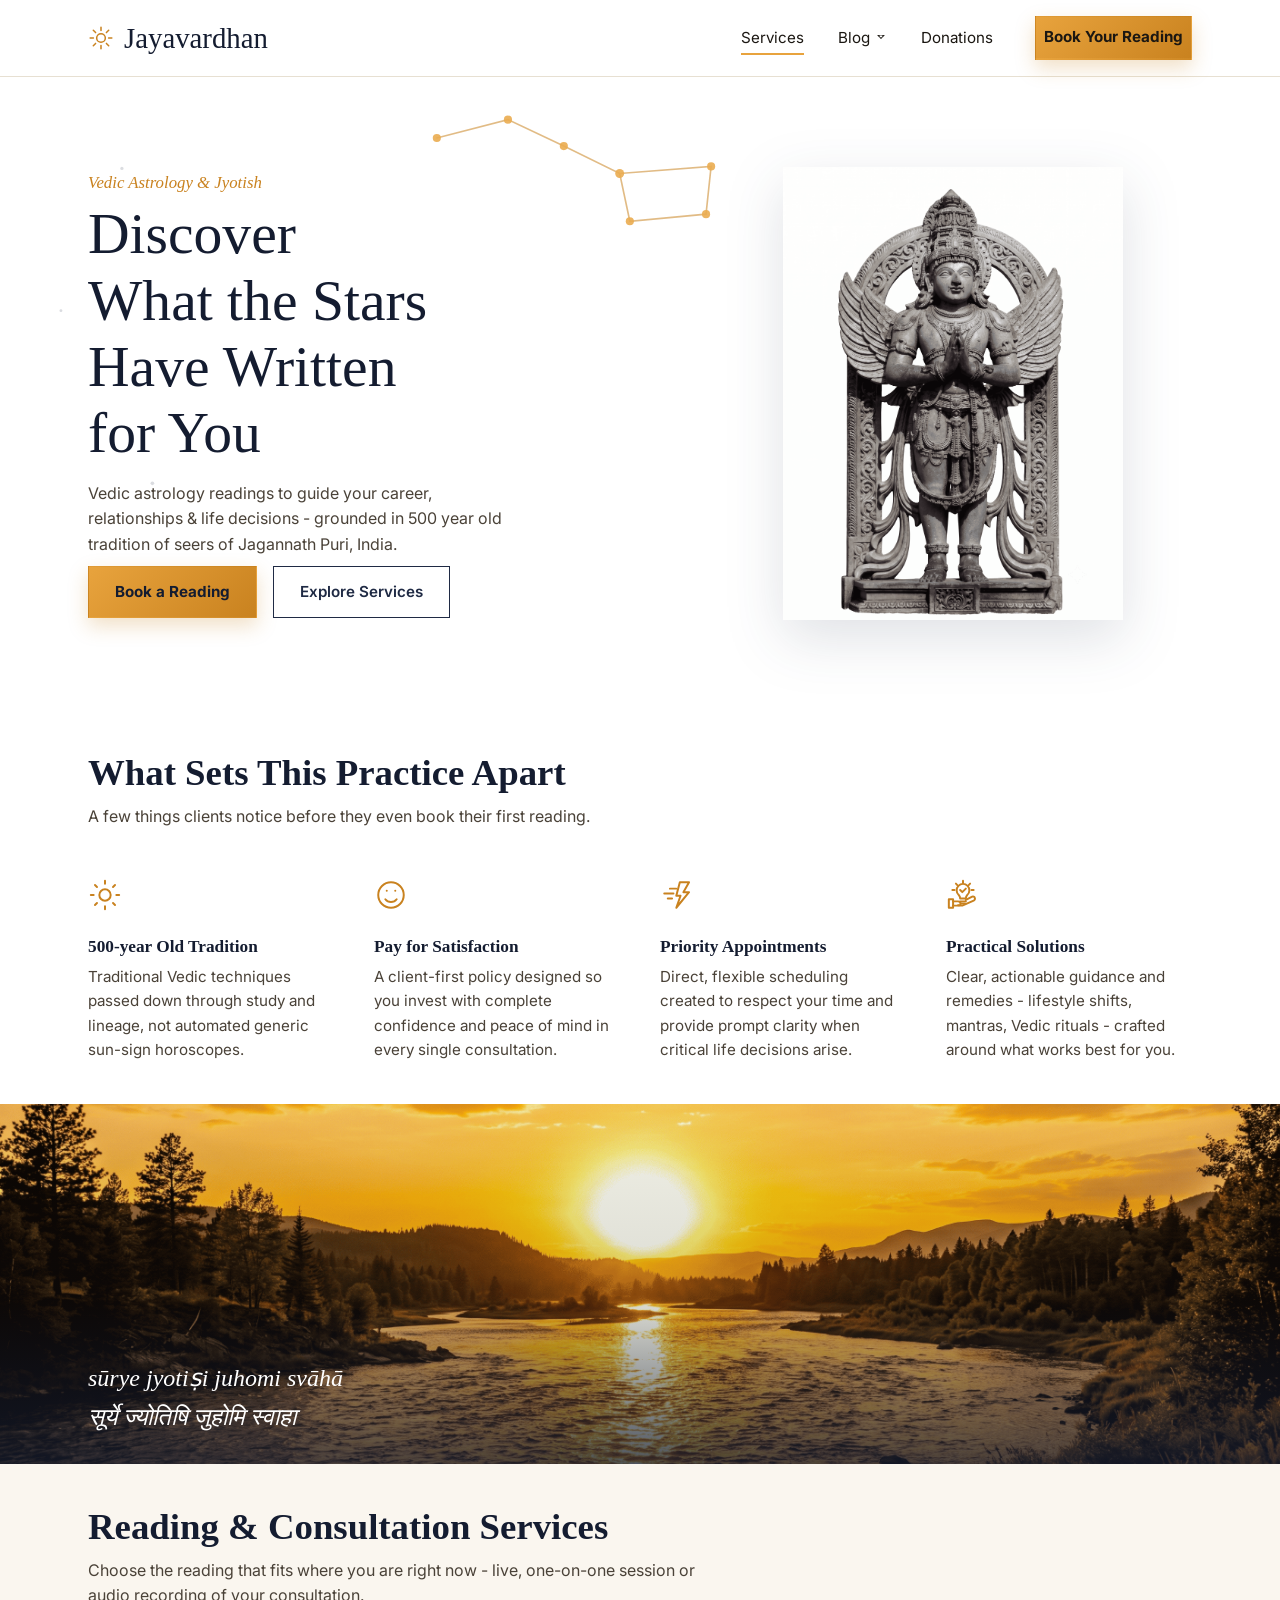
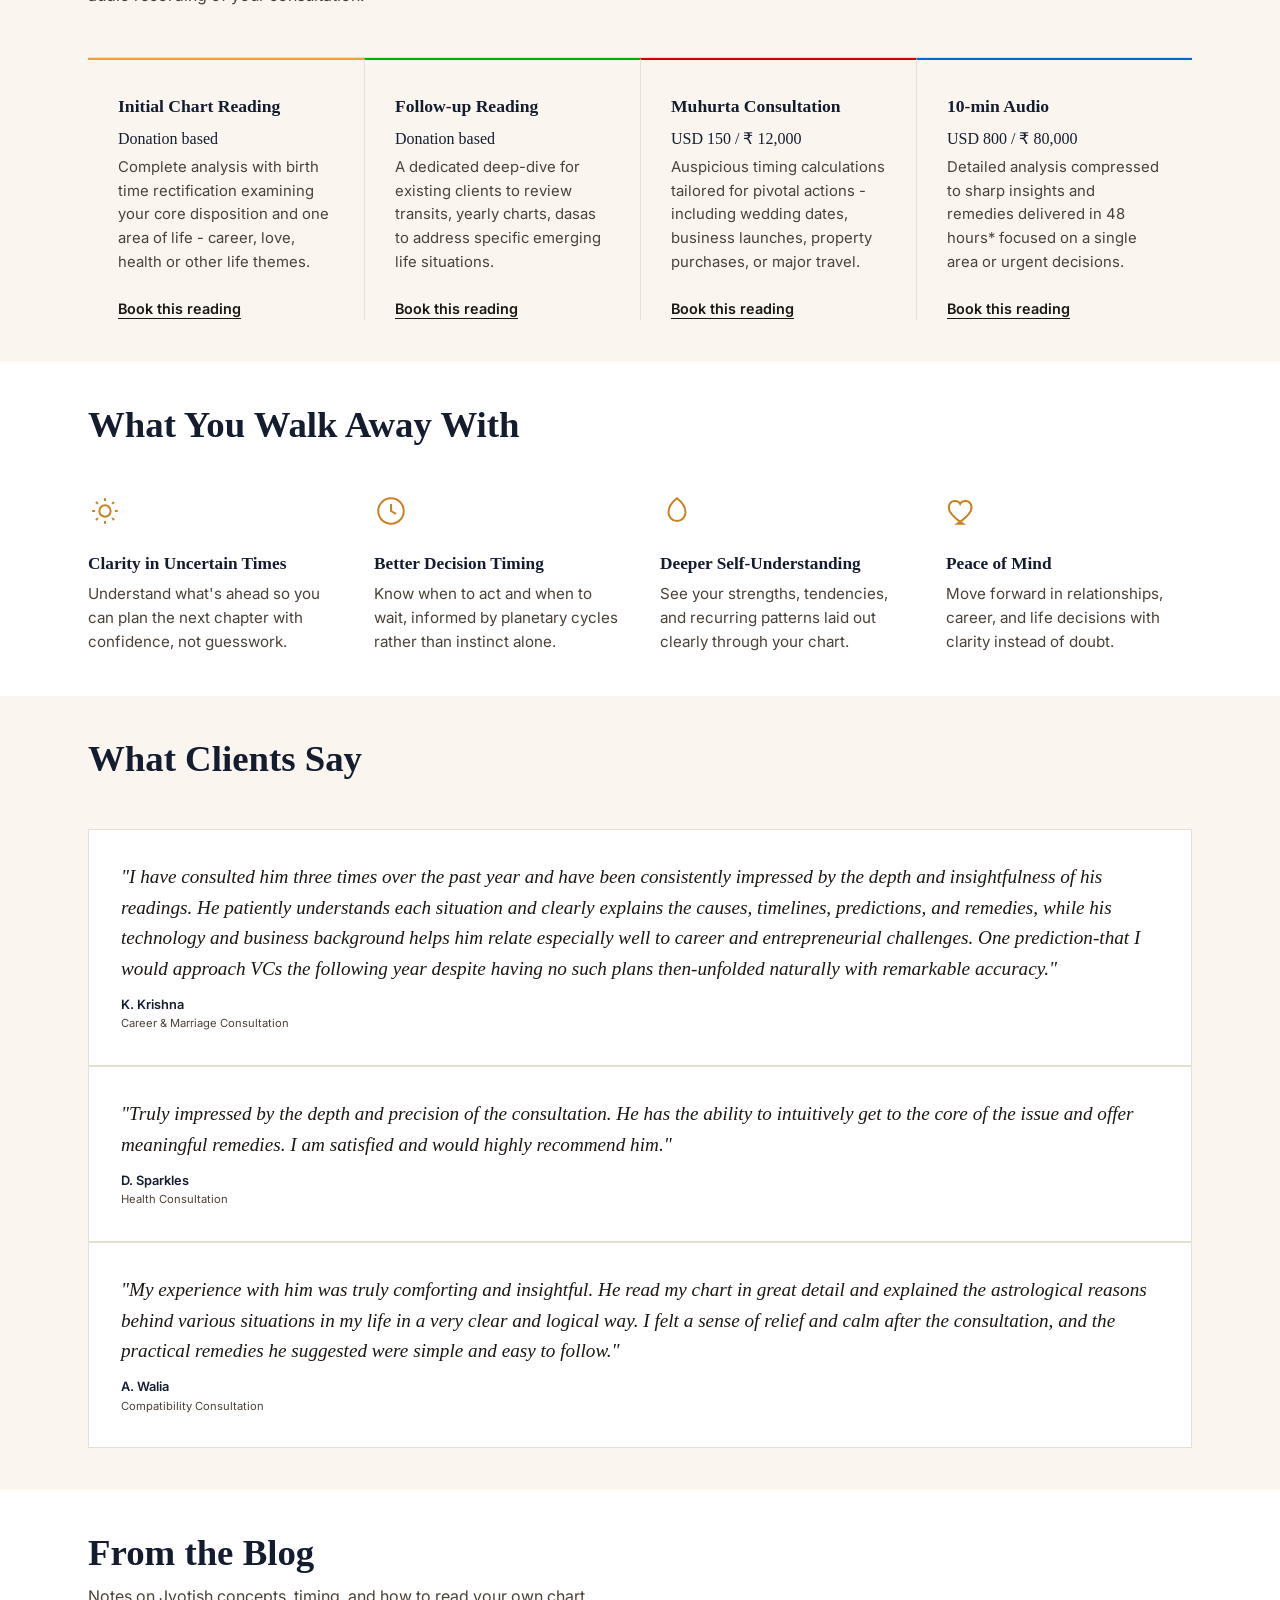
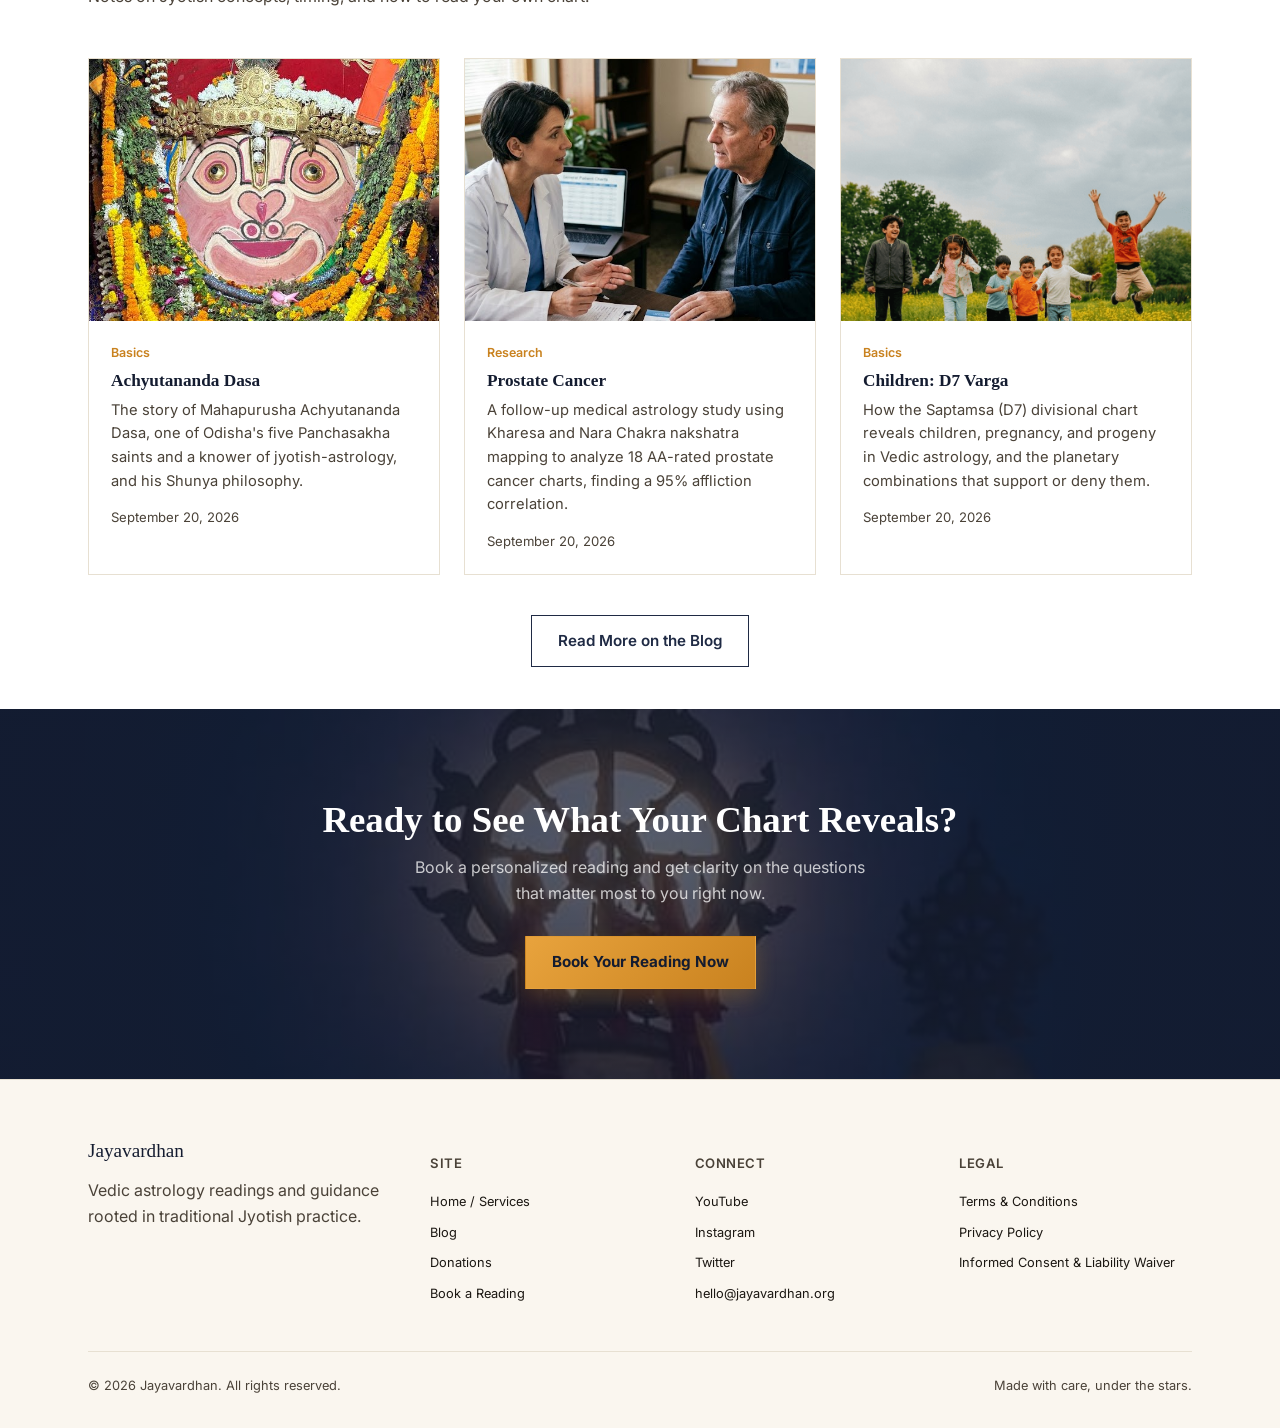
==== index.html @ 0d08f7a3 "payment updates, new paypal link, new booking page" ====
<!DOCTYPE html>
<!--
  index.html — Home / Services
  ------------------------------------------------------------------
  The main landing page. Sections top to bottom: Hero → Features →
  a full-bleed photo break → Services (pricing) → Benefits →
  Testimonials → latest Blog posts → final Book-a-Reading CTA.

  The "Latest Blog Posts" grid (#home-blog-preview) is filled in
  dynamically by js/blog.js from data/posts.json — the 3 cards
  hard-coded in this file are just a fallback shown before that
  script runs (or if it can't run at all, e.g. JS disabled). See
  the comment right above that grid further down for details.
  ------------------------------------------------------------------
-->
<html lang="en">
<head>
<meta charset="UTF-8">
<meta name="viewport" content="width=device-width, initial-scale=1.0">
<title>Jayavardhan Vedic Astrology</title>
<meta name="description" content="Authentic Vedic astrology readings for career, relationships, and life decisions.">
<link rel="icon" type="image/svg+xml" href="data:image/svg+xml,%3Csvg viewBox='0 0 24 24' fill='none' xmlns='http://w3.org cx='12' cy='12' r='4' stroke='%23FFD700' stroke-width='1.4'/%3E%3Cpath d='M12 2v3M12 19v3M2 12h3M19 12h3M4.9 4.9l2.1 2.1M17 17l2.1 2.1M19.1 4.9 17 7M7 17l-2.1 2.1' stroke='%23FFD700' stroke-width='1.4' stroke-linecap='round'/%3E%3C/svg%3E">
<link rel="icon" type="image/png" href="images/my-icon.png">

<link rel="preconnect" href="https://fonts.googleapis.com">
<link rel="preconnect" href="https://fonts.gstatic.com" crossorigin>
<link href="https://fonts.googleapis.com/css2?family=Fraunces:ital,wght@0,400;0,500;0,600;1,500&family=Inter:wght@400;500;600;700&display=swap" rel="stylesheet">
<link rel="stylesheet" href="css/style.css">
</head>
<body>

<header class="site-header">
  <div class="wrap">
    <a href="index.html" class="brand">
      <svg viewBox="0 0 24 24" fill="none" xmlns="http://www.w3.org/2000/svg" aria-hidden="true">
        <circle cx="12" cy="12" r="4" stroke="currentColor" stroke-width="1.4"/>
        <path d="M12 2v3M12 19v3M2 12h3M19 12h3M4.9 4.9l2.1 2.1M17 17l2.1 2.1M19.1 4.9 17 7M7 17l-2.1 2.1" stroke="currentColor" stroke-width="1.4" stroke-linecap="round"/>
      </svg>
      Jayavardhan
    </a>
    <nav>
      <button class="nav-toggle" aria-label="Toggle menu" aria-expanded="false">&#9776;</button>
      <ul class="nav-links">
        <li><a href="index.html" aria-current="page">Services</a></li>
        <!-- Blog dropdown: "nav-dropdown" is the hover/focus zone, the
             nested <ul class="nav-dropdown-menu"> is hidden by default
             and shown via CSS on hover or keyboard focus (see style.css).
             Entries below are hand-picked/hardcoded — update this list
             by hand whenever you want to feature a different post. -->
        <li class="nav-dropdown">
          <a href="blog.html">Blog <span class="nav-caret" aria-hidden="true">🢗</span></a>
          <ul class="nav-dropdown-menu">
            <li><a href="blog/post.html?slug=sri-rama">Sri Rama</a></li>
            <li><a href="blog/post.html?slug=achyutananda-dasa">Achyutānanda Dasa</a></li>
            <li><a href="blog/post.html?slug=alzheimers-research">Alzheimer's Research</a></li>
            <li><a href="blog/post.html?slug=prostate-research">Prostate Cancer</a></li>
            <li class="nav-dropdown-divider"><a href="blog.html">View All Posts &rarr;</a></li>
          </ul>
        </li>
        <!--<li><a href="horoscope.html">Monthly Horoscope</a></li>-->
        <li><a href="donations.html">Donations</a></li>
        <!--<li><a href="book-reading.html">Book a Reading</a></li>-->
        <li class="nav-cta"><a href="book-reading.html" class="btn btn--primary" style="padding: 8px">Book Your Reading</a></li>
      </ul>
    </nav>
  </div>
</header>

<!-- ============ HERO ============ -->
<section class="hero">
  <!-- Big Dipper, centered across the top of the hero -->
  <svg class="hero-bg-lines" viewBox="0 0 1260 560" xmlns="http://www.w3.org/2000/svg" aria-hidden="true">
    <g stroke="#C9821F" stroke-width="1.6" stroke-linecap="round" opacity="0.6">
      <polyline points="430,60 500,42 555,68 610,95 700,88 695,135 620,142 610,95" fill="none"/>
    </g>
    <g fill="#E8A33D" opacity="0.9">
      <circle cx="430" cy="60" r="4"/>
      <circle cx="500" cy="42" r="4"/>
      <circle cx="555" cy="68" r="4"/>
      <circle cx="610" cy="95" r="4.4"/>
      <circle cx="700" cy="88" r="4"/>
      <circle cx="695" cy="135" r="4"/>
      <circle cx="620" cy="142" r="4"/>
    </g>
    <g fill="#1F2A44" opacity="0.18">
      <circle cx="120" cy="90" r="1.6"/>
      <circle cx="60" cy="230" r="1.4"/>
      <circle cx="150" cy="400" r="1.8"/>
      <circle cx="1080" cy="420" r="1.6"/>
      <circle cx="1030" cy="480" r="1.4"/>
    </g>
  </svg>

  <div class="wrap">
    <div class="hero-copy">
      <div class="hero-eyebrow">Vedic Astrology &amp; Jyotish</div>
      <h1>Discover What the Stars Have Written for You</h1>
      <p class="hero-sub">Vedic astrology readings to guide your career, relationships & life decisions - grounded in 500 year old tradition of seers of Jagannath Puri, India.</p>
      <div class="hero-actions">
        <a href="book-reading.html" class="btn btn--primary">Book a Reading</a>
        <a href="#services" class="btn btn--ghost">Explore Services</a>
      </div>
    </div>
    <div class="hero-art">
      <img src="images/garuda-hero.png" alt="Stone carving of Garuda in prayer, wings outspread" class="hero-art-img">
    </div>
  </div>
</section>

<!-- ============ FEATURES ============ -->
<!-- "What sets this practice apart" — 4 short differentiators, shown
     right after the hero so a first-time visitor gets a quick trust
     signal before hitting the pricing in the Services section below. -->
<section class="section">
  <div class="wrap">
    <div class="section-head">
      <h2>What Sets This Practice Apart</h2>
      <p>A few things clients notice before they even book their first reading.</p>
    </div>
    <div class="icon-grid">
      <div class="icon-item">
        <svg viewBox="0 0 24 24" fill="none" stroke="currentColor" stroke-width="1.4" stroke-linecap="round" stroke-linejoin="round">
          <circle cx="12" cy="12" r="4"/>
          <path d="M12 2v2M12 20v2M4.93 4.93l1.41 1.41M17.66 17.66l1.41 1.41M2 12h2M20 12h2M4.93 19.07l1.41-1.41M17.66 6.34l1.41-1.41"/>
        </svg>        
        <h3>500-year Old Tradition</h3>
        <p>Traditional Vedic techniques passed down through study and lineage, not automated generic sun-sign horoscopes.</p>
      </div>
      <div class="icon-item">
      <svg viewBox="0 0 24 24" fill="none" stroke="currentColor" stroke-width="1.4" stroke-linecap="round" stroke-linejoin="round">
        <circle cx="12" cy="12" r="9"/>
        <path d="M8 15s1.5 2 4 2 4-2 4-2"/>
        <line x1="9" y1="9" x2="9.01" y2="9"/>
        <line x1="15" y1="9" x2="15.01" y2="9"/>
      </svg>
        <h3>Pay for Satisfaction</h3>
        <p>A client-first policy designed so you invest with complete confidence and peace of mind in every single consultation.</p>
      </div>
      <div class="icon-item">
        <svg viewBox="0 0 24 24" fill="none" stroke="currentColor" stroke-width="1.4" stroke-linecap="round" stroke-linejoin="round">
          <!-- Lightning Bolt -->
          <path d="M14 3h6.5l-4 7h4L11.5 21l3-8.5h-3L14 3z" />
          
          <!-- Speed / Motion Lines -->
          <path d="M7 7.5h4.5" />
          <path d="M3 11h6.5" />
          <path d="M5.5 14.5h3" />
        </svg>
        <h3>Priority Appointments</h3>
        <p>Direct, flexible scheduling created to respect your time and provide prompt clarity when critical life decisions arise.</p>
      </div>
      <div class="icon-item">
        <svg viewBox="0 0 24 24" fill="none" stroke="currentColor" stroke-width="1.4" stroke-linecap="round" stroke-linejoin="round">
          <!-- Radiating Rays -->
          <path d="M12 2v1.5" />
          <path d="M7 4l1 1" />
          <path d="M17 4l-1 1" />
          <path d="M4.5 8.5H6" />
          <path d="M19.5 8.5H18" />

          <!-- Light Bulb & Checkmark -->
          <path d="M9 12a4.5 4.5 0 1 1 6 0c-.8.8-1 1.5-1 2.5h-4c0-1-.2-1.7-1-2.5z" />
          <path d="M10 16.5h4" />
          <path d="M10.5 18h3" />
          <path d="M10 8.5l1.5 1.5 2.5-2.5" />

          <!-- Hand Base -->
          <path d="M2 15v6h3v-6H2z" />
          <path d="M5 16.5h3.5c1 0 1.8.8 1.8 1.8v.2c0 .5-.4.8-.9.8H8.5" />
          <path d="M5 19.5h6.5l8-3.5c.8-.4 1.2-1.3.8-2.1-.3-.7-1.1-1-1.8-.7L14 15.5" />
        </svg>
        <h3>Practical Solutions</h3>
        <p>Clear, actionable guidance and remedies - lifestyle shifts, mantras, Vedic rituals - crafted around what works best for you.</p>
      </div>
    </div>
  </div>
</section>

<!-- ============ VISUAL BREAK ============ -->
<section class="stone-break">
  <img src="images/sun-shine.png" alt="Carved stone wheel from the Konark Sun Temple" loading="lazy">
  <div class="stone-break-caption wrap">
    <p>sūrye jyotiṣi juhomi svāhā</p>  
    <p>सूर्ये ज्योतिषि जुहोमि स्वाहा</p>  
  </div>
</section>

<!-- ============ SERVICES ============ -->
<section class="section section--tint" id="services">
  <div class="wrap">
    <div class="section-head">
      <h2>Reading &amp; Consultation Services</h2>
      <p>Choose the reading that fits where you are right now - live, one-on-one session or audio recording of your consultation.</p>
    </div>
    <div class="service-grid">

      <div class="service-card" style="border-top: 2px solid var(--marigold)">
        <h3>Initial Chart Reading</h3>
        <div class="service-price">Donation based</div>
        <p>Complete analysis with birth time rectification examining your core disposition and one area of life - career, love, health or other life themes.</p>
        <a href="book-reading.html" class="service-link">Book this reading</a>
      </div>

      <div class="service-card" style="border-top: 2px solid var(--green)">
        <h3>Follow-up Reading</h3>
        <div class="service-price">Donation based</div>
        <p>A dedicated deep-dive for existing clients to review transits, yearly charts, dasas to address specific emerging life situations.</p>
        <a href="book-reading.html" class="service-link">Book this reading</a>
      </div>

      <div class="service-card" style="border-top: 2px solid var(--red)">
        <h3>Muhurta Consultation</h3>
        <div class="service-price">USD 150 / &#8377; 12,000</div>
        <p>Auspicious timing calculations tailored for pivotal actions - including wedding dates, business launches, property purchases, or major travel.</p>
        <a href="book-reading.html" class="service-link">Book this reading</a>
      </div>

      <div class="service-card" style="border-top: 2px solid var(--blue)">
        <h3>10-min Audio</h3>
        <div class="service-price">USD 800 / &#8377; 80,000</div>
        <p>Detailed analysis compressed to sharp insights and remedies delivered in 48 hours* focused on a single area or urgent decisions.</p>
        <a href="book-audio-consultation.html" class="service-link">Book this reading</a>
      </div>

    </div>
  </div>
</section>

<!-- ============ BENEFITS ============ -->
<section class="section">
  <div class="wrap">
    <div class="section-head">
      <h2>What You Walk Away With</h2>
    </div>
    <div class="icon-grid">
      <div class="icon-item">
        <svg viewBox="0 0 24 24" fill="none" stroke="currentColor" stroke-width="1.4"><path d="M12 3v2M12 19v2M3 12h2M19 12h2M5.6 5.6l1.4 1.4M17 17l1.4 1.4M18.4 5.6 17 7M7 17l-1.4 1.4"/><circle cx="12" cy="12" r="4"/></svg>
        <h3>Clarity in Uncertain Times</h3>
        <p>Understand what's ahead so you can plan the next chapter with confidence, not guesswork.</p>
      </div>
      <div class="icon-item">
        <svg viewBox="0 0 24 24" fill="none" stroke="currentColor" stroke-width="1.4"><circle cx="12" cy="12" r="9"/><path d="M12 7v5l3.5 2"/></svg>
        <h3>Better Decision Timing</h3>
        <p>Know when to act and when to wait, informed by planetary cycles rather than instinct alone.</p>
      </div>
      <div class="icon-item">
        <svg viewBox="0 0 24 24" fill="none" stroke="currentColor" stroke-width="1.4"><path d="M12 3c-4 3-6 6-6 10a6 6 0 0012 0c0-4-2-7-6-10z"/></svg>
        <h3>Deeper Self-Understanding</h3>
        <p>See your strengths, tendencies, and recurring patterns laid out clearly through your chart.</p>
      </div>
      <div class="icon-item">
        <svg viewBox="0 0 24 24" fill="none" stroke="currentColor" stroke-width="1.4"><path d="M12 21s-7-4.6-9.5-9C1 8.2 3 5 6.3 5c2 0 3.3 1.2 3.7 2 .4-.8 1.7-2 3.7-2C17 5 19 8.2 17.5 12c-2.5 4.4-9.5 9-9.5 9z"/></svg>
        <h3>Peace of Mind</h3>
        <p>Move forward in relationships, career, and life decisions with clarity instead of doubt.</p>
      </div>
    </div>
  </div>
</section>

<!-- ============ TESTIMONIALS ============ -->
<section class="section section--tint">
  <div class="wrap">
    <div class="section-head">
      <h2>What Clients Say</h2>
    </div>
    <!--<div class="testi-grid">-->
      <div class="testi-card">
        <p class="testi-quote">"I have consulted him three times over the past year and have been consistently impressed by the depth and insightfulness of his readings. He patiently understands each situation and clearly explains the causes, timelines, predictions, and remedies, while his technology and business background helps him relate especially well to career and entrepreneurial challenges. One prediction-that I would approach VCs the following year despite having no such plans then-unfolded naturally with remarkable accuracy."</p>
        <div class="testi-name">K. Krishna</div>
        <div class="testi-role">Career & Marriage Consultation</div>
      </div>
      <div class="testi-card">
        <p class="testi-quote">"Truly impressed by the depth and precision of the consultation. He has the ability to intuitively get to the core of the issue and offer meaningful  remedies. I am satisfied and would highly recommend him."</p>
        <div class="testi-name">D. Sparkles</div>
        <div class="testi-role">Health Consultation</div>
      </div>
      <div class="testi-card">
        <p class="testi-quote">"My experience with him was truly comforting and insightful. He read my chart in great detail and explained the astrological reasons behind various situations in my life in a very clear and logical way. I felt a sense of relief and calm after the consultation, and the practical remedies he suggested were simple and easy to follow."</p>
        <div class="testi-name">A. Walia</div>
        <div class="testi-role">Compatibility Consultation</div>
      </div>
    </div>
  </div>
</section>

<!-- ============ LATEST BLOG POSTS ============ -->
<section class="section">
  <div class="wrap">
    <div class="section-head">
      <h2>From the Blog</h2>
      <p>Notes on Jyotish concepts, timing, and how to read your own chart.</p>
    </div>
    <div class="blog-grid" id="home-blog-preview">
      <!-- Static fallback shown if JS is disabled; replaced by js/blog.js on load -->
      <a class="blog-card" href="blog/post.html?slug=rising-sign">
        <div class="blog-card-img"><img src="images/blog-rising-sign.jpg" alt="" loading="lazy"></div>
        <div class="blog-card-body">
          <div class="blog-card-tag">Basics</div>
          <h3>Understanding Your Rising Sign in Vedic Astrology</h3>
          <p>Why your Ascendant shapes more of your chart's story than your Moon sign does.</p>
          <div class="blog-card-date">August 1, 2026</div>
        </div>
      </a>
      <a class="blog-card" href="blog/post.html?slug=saturn-return">
        <div class="blog-card-img"><img src="images/blog-saturn-return.jpg" alt="" loading="lazy"></div>
        <div class="blog-card-body">
          <div class="blog-card-tag">Transits</div>
          <h3>Saturn Return: What It Means and How to Navigate It</h3>
          <p>The astrological rite of passage nearly everyone goes through in their late twenties.</p>
          <div class="blog-card-date">August 10, 2026</div>
        </div>
      </a>
      <a class="blog-card" href="blog/post.html?slug=muhurta-guide">
        <div class="blog-card-img"><img src="images/blog-muhurta.jpg" alt="" loading="lazy"></div>
        <div class="blog-card-body">
          <div class="blog-card-tag">Timing</div>
          <h3>How to Choose an Auspicious Date for Big Life Events</h3>
          <p>A plain-language walkthrough of how Muhurta selection actually works.</p>
          <div class="blog-card-date">August 20, 2026</div>
        </div>
      </a>
    </div>
    <div class="section-foot-link">
      <a href="blog.html" class="btn btn--ghost">Read More on the Blog</a>
    </div>
  </div>
</section>

<!-- ============ FINAL CTA ============ -->
<section class="cta-band cta-band--photo">
  <img src="images/dharmachakra-moon.jpg" alt="" class="cta-band-bg" aria-hidden="true">
  <div class="wrap">
    <h2>Ready to See What Your Chart Reveals?</h2>
    <p>Book a personalized reading and get clarity on the questions that matter most to you right now.</p>
    <a href="book-reading.html" class="btn btn--primary">Book Your Reading Now</a>
  </div>
</section>

<footer class="site-footer">
  <div class="wrap">
    <div class="footer-grid">
      <div>
        <div class="footer-brand">Jayavardhan</div>
        <p>Vedic astrology readings and guidance rooted in traditional Jyotish practice.</p>
      </div>
      <div class="footer-col">
        <h4>Site</h4>
        <ul>
          <li><a href="index.html">Home / Services</a></li>
          <li><a href="blog.html">Blog</a></li>
          <!--<li><a href="horoscope.html">Monthly Horoscope</a></li>-->
          <li><a href="donations.html">Donations</a></li>
          <li><a href="book-reading.html">Book a Reading</a></li>
        </ul>
      </div>
      <div class="footer-col">
        <h4>Connect</h4>
        <ul>
          <li><a href="#"  target="_blank" rel="noopener noreferrer">YouTube</a></li>
          <li><a href="https://www.instagram.com/jayavardhan_astrology/"  target="_blank" rel="noopener noreferrer"">Instagram</a></li>
          <li><a href="https://x.com/_Jayavardhan" target="_blank" rel="noopener noreferrer">Twitter</a></li>
          <li><a href="mailto:hello@jayavardhan.org">hello@jayavardhan.org</a></li>
        </ul>
      </div>
      <div class="footer-col">
        <h4>Legal</h4>
        <ul>
          <li><a href="terms.html">Terms &amp; Conditions</a></li>
          <li><a href="privacy.html">Privacy Policy</a></li>
          <li><a href="consent.html">Informed Consent &amp; Liability Waiver</a></li>
        </ul>
      </div>
    </div>
    <div class="footer-bottom">
      <span>&copy; <span id="year"></span> Jayavardhan. All rights reserved.</span>
      <span>Made with care, under the stars.</span>
    </div>
  </div>
</footer>

<script src="https://identity.netlify.com/v1/netlify-identity-widget.js"></script>
<script>
  // Required for the Decap CMS login flow (Netlify Identity + Git Gateway).
  // Catches the invite/confirmation link and redirects into /admin/.
  if (window.netlifyIdentity) {
    window.netlifyIdentity.on('init', function (user) {
      if (!user) {
        window.netlifyIdentity.on('login', function () {
          document.location.href = '/admin/';
        });
      }
    });
  }
</script>
<script src="js/nav.js"></script>
<script src="js/blog.js"></script>
<script>document.getElementById('year').textContent = new Date().getFullYear();</script>
</body>
</html>
---- css/style.css ----
/* ============================================================
   css/style.css
   ------------------------------------------------------------
   Single stylesheet for the whole site — every page links this
   one file, so a change here applies everywhere automatically.
   No build step / preprocessor: plain CSS with custom properties
   (the --variables below) standing in for Sass-style variables.

   How this file is organized (search for these ALL-CAPS section
   headers to jump around):
     Tokens          → colors, fonts, spacing shared everywhere
     Buttons         → .btn and its variants (primary/ghost etc.)
     Header / Nav    → sticky top nav + mobile hamburger menu
     Hero            → homepage hero banner only
     Services, Courses, Blog cards, Booking form, Monthly
     Horoscope, Footer → one section per matching part of the site
   ============================================================ */

/* ========================================================
   Tokens
   ------------------------------------------------------------
   Central palette + type tokens. Change a color here and it
   updates everywhere that references var(--name) below —
   never hard-code a hex value elsewhere in this file.
   ======================================================== */
:root {
  --ink: #1B1712;          /* primary body text color */
  --ink-soft: #4A4238;     /* secondary/muted text (descriptions, captions) */
  --indigo: #1F2A44;       /* mid-tone accent — links, ruling-planet-style text */
  --indigo-deep: #141C30;  /* darkest accent — headings, nav bg, CTA band bg */
  --marigold: #E8A33D;     /* primary brand accent — buttons, highlights */
  --marigold-deep: #C9821F;/* darker marigold — hover states, small accents */
  --sand: #FAF6EF;         /* warm off-white — alternating section backgrounds */
  --white: #FFFFFF;        /* page background */
  --line: #E7E0D2;
  --red:#D10000;
  --green:#02AD0A;
  --blue:#0365CE;         /* hairline borders/dividers throughout */

  --font-display: 'Merriweather', Georgia, serif;      /* headings */
  --font-body: 'Inter', -apple-system, BlinkMacSystemFont, sans-serif; /* body text */

  --maxw: 1160px;  /* max content width used by .wrap (see below) */
  --gap: 24px;     /* default grid/flex gap used in a few card grids */
}

* { box-sizing: border-box; }

html { scroll-behavior: smooth; } /* so in-page anchor jumps (e.g. horoscope "jump to nakshatra") animate instead of snapping */

body {
  margin: 0;
  font-family: var(--font-body);
  color: var(--ink);
  background: var(--white);
  line-height: 1.6;
  -webkit-font-smoothing: antialiased;
}

img { max-width: 100%; display: block; }

a { color: inherit; }

/* .wrap is the content-width container used inside every <section> —
   centers content and caps it at --maxw with side padding for mobile. */
.wrap {
  max-width: var(--maxw);
  margin: 0 auto;
  padding: 0 28px;
}

h1, h2, h3 {
  font-family: var(--font-display);
  font-weight: 600;
  line-height: 1.15;
  margin: 0 0 .25em;
  color: var(--indigo-deep);
}

h1 { font-size: clamp(2.4rem, 5vw, 3.6rem); font-weight: 500; }
h2 { font-size: clamp(1.7rem, 3vw, 2.3rem); }
h3 { font-size: 1.25rem; }

p { margin: 0 0 1em; color: var(--ink-soft); }

.section { padding: 42px 0; }
.section--tint { background: var(--sand); }

.section-head {
  max-width: 620px;
  margin-bottom: 48px;
}
.section-head p { margin-bottom: 0; }

/* ========================================================
   Buttons
   ======================================================== */
.btn {
  display: inline-flex;
  align-items: center;
  gap: 8px;
  font-family: var(--font-body);
  font-weight: 600;
  font-size: .95rem;
  padding: 13px 26px;
  border-radius: 0px;
  text-decoration: none;
  border: 1px solid transparent;
  cursor: pointer;
  transition: background-color .18s ease, color .18s ease, border-color .18s ease, transform .18s ease, box-shadow .18s ease;
}
.btn--primary {
  background: linear-gradient(135deg, var(--marigold) 0%, var(--marigold-deep) 100%);
  color: var(--indigo-deep);
  border-radius: 0px;
  font-weight: 700;
  box-shadow: 0 8px 20px rgba(201,130,31,.25);
}
/*.btn--primary::before {
  content: "\263E";
  font-size: 1.05em;
  line-height: 1;
}*/
.btn--primary:hover {
  background: linear-gradient(135deg, var(--marigold-deep) 0%, var(--marigold) 100%);
  transform: translateY(-2px);
  box-shadow: 0 12px 26px rgba(201,130,31,.35);
}

.btn--ghost {
  border-color: var(--indigo);
  color: var(--indigo);
  background: transparent;
}
.btn--ghost:hover { background: var(--indigo); color: var(--white); }

.btn--on-dark {
  border-color: rgba(255,255,255,.5);
  color: var(--white);
}
.btn--on-dark:hover { background: rgba(255,255,255,.12); }

.btn--small { padding: 9px 18px; font-size: .85rem; }
.btn--block { width: 100%; justify-content: center; }

/* ========================================================
   Header / Nav
   ======================================================== */
.site-header {
  position: sticky;
  top: 0;
  z-index: 50;
  background: rgba(255,255,255,.92);
  backdrop-filter: saturate(180%) blur(8px);
  border-bottom: 1px solid var(--line);
}
.site-header .wrap {
  display: flex;
  align-items: center;
  justify-content: space-between;
  height: 76px;
}
.brand {
  font-family: var(--font-display);
  font-size: 1.8rem;
  text-decoration: none;
  color: var(--indigo-deep);
  display: flex;
  align-items: center;
  gap: 10px;
}
.brand svg { width: 26px; height: 26px; color: var(--marigold-deep); }

.nav-links {
  display: flex;
  align-items: center;
  gap: 34px;
  list-style: none;
  margin: 0;
  padding: 0;
}
.nav-links a {
  text-decoration: none;
  font-size: .95rem;
  color: var(--ink);
  padding: 6px 0;
  border-bottom: 2px solid transparent;
}
.nav-links a:hover,
.nav-links a[aria-current="page"] { border-bottom-color: var(--marigold); }

/* ------------------------------------------------------------
   Blog dropdown ("nav-dropdown")
   ------------------------------------------------------------
   Pure CSS, no JavaScript: the submenu is positioned absolutely
   under its parent <li>, hidden by default, and revealed either
   on mouse hover (:hover) or keyboard focus (:focus-within, so
   tabbing to a link inside it also opens it — important since
   dropdowns with only :hover are unusable by keyboard).
   On narrow/mobile screens (see the @media block further down)
   hover doesn't really work for touch, so it switches to an
   always-visible nested list instead of a hover flyout.
   ------------------------------------------------------------ */
.nav-dropdown {
  position: relative;
}
.nav-caret {
  font-size: .7em;
  margin-left: 2px;
  display: inline-block;
}
.nav-dropdown-menu {
  position: absolute;
  top: 100%;
  left: 50%;
  transform: translateX(-50%);
  margin-top: 10px;
  min-width: 240px;
  background: var(--white);
  border: 1px solid var(--line);
  box-shadow: 0 12px 28px rgba(20, 28, 48, .12);
  border-radius: 4px;
  padding: 8px 0;
  list-style: none;
  opacity: 0;
  visibility: hidden;
  transform: translateX(-50%) translateY(4px);
  transition: opacity .15s ease, transform .15s ease, visibility .15s;
  z-index: 60;
}
.nav-dropdown:hover .nav-dropdown-menu,
.nav-dropdown:focus-within .nav-dropdown-menu {
  opacity: 1;
  visibility: visible;
  transform: translateX(-50%) translateY(0);
}
.nav-dropdown-menu li { padding: 0; }
.nav-dropdown-menu a {
  display: block;
  padding: 9px 18px;
  font-size: .88rem;
  border-bottom: none; /* override the underline-on-hover style from .nav-links a */
  white-space: nowrap;
}
.nav-dropdown-menu a:hover {
  background: var(--sand);
  color: var(--marigold-deep);
}
.nav-dropdown-divider {
  border-top: 1px solid var(--line);
  margin-top: 6px;
  padding-top: 6px;
}
.nav-dropdown-divider a { font-weight: 600; }

.nav-cta { margin-left: 8px; }

.nav-toggle {
  display: none;
  background: none;
  border: none;
  font-size: 1.5rem;
  cursor: pointer;
  color: var(--indigo-deep);
}

@media (max-width: 820px) {
  .nav-toggle { display: block; }
  .nav-links {
    position: absolute;
    top: 76px;
    left: 0;
    right: 0;
    background: var(--white);
    flex-direction: column;
    align-items: flex-start;
    padding: 20px 28px 28px;
    gap: 18px;
    border-bottom: 1px solid var(--line);
    display: none;
  }
  .nav-links.is-open { display: flex; }
  .nav-cta { margin-left: 0; }

  /* On mobile the menu is a tap-to-open stacked panel (not hover-driven),
     so a hover flyout doesn't make sense here. Instead, show the Blog
     dropdown's items as an always-visible indented sub-list, right under
     the "Blog" link, styled a bit smaller/muted to read as secondary. */
  .nav-dropdown-menu {
    position: static;
    opacity: 1;
    visibility: visible;
    transform: none;
    box-shadow: none;
    border: none;
    background: transparent;
    padding: 4px 0 0 16px;
    margin-top: 6px;
    min-width: 0;
  }
  .nav-dropdown-menu a {
    padding: 6px 0;
    color: var(--ink-soft);
    white-space: normal;
  }
  .nav-dropdown-divider { border-top: none; margin-top: 0; padding-top: 0; }
}

/* ========================================================
   Hero
   ======================================================== */
.hero {
  position: relative;
  background: var(--white);
  color: var(--ink);
  overflow: hidden;
}
.hero .wrap {
  position: relative;
  z-index: 2;
  display: grid;
  grid-template-columns: 1.1fr .9fr;
  align-items: center;
  gap: 40px;
  padding-top: 90px;
  padding-bottom: 90px;
  min-height: 560px;
}
.hero-eyebrow {
  color: var(--marigold-deep);
  font-family: var(--font-display);
  font-style: italic;
  font-size: 1.05rem;
  margin-bottom: 5px;
}
.hero h1 { color: var(--indigo-deep); max-width: 12ch; }
.hero-sub {
  color: var(--ink-soft);
  font-size: 1.0rem;
  max-width: 42ch;
  margin-bottom: 0.5rem;
}
.hero-actions { display: flex; gap: 16px; flex-wrap: wrap; }
.hero-art { position: relative; z-index: 1; }
.hero-art svg { width: 100%; height: auto; }
.hero-art-img {
  width: 100%;
  max-width: 340px;
  margin: 0 auto;
  filter: drop-shadow(0 18px 28px rgba(31,42,68,.14));
}

.hero-bg-lines {
  position: absolute;
  inset: 0;
  z-index: 0;
  opacity: .9;
}

@media (max-width: 820px) {
  .hero .wrap { grid-template-columns: 1fr; padding-top: 56px; padding-bottom: 56px; min-height: auto; }
  .hero-art { order: -1; max-width: 260px; margin: 0 auto 8px; }
}

/* ========================================================
   Features / Benefits (icon rows)
   ======================================================== */
.icon-grid {
  display: grid;
  grid-template-columns: repeat(4, 1fr);
  gap: 40px;
}
.icon-item svg { width: 34px; height: 34px; margin-bottom: 18px; color: var(--marigold-deep); }
.icon-item h3 { margin-bottom: 8px; font-size: 1.08rem; }
.icon-item p { font-size: .95rem; margin: 0; }

@media (max-width: 900px) {
  .icon-grid { grid-template-columns: repeat(2, 1fr); }
}
@media (max-width: 540px) {
  .icon-grid { grid-template-columns: 1fr; }
}

/* ========================================================
   Visual break (full-bleed stone carving band)
   ======================================================== */
.stone-break {
  position: relative;
  height: 360px;
  overflow: hidden;
}
.stone-break img {
  width: 100%;
  height: 100%;
  object-fit: cover;
}
.stone-break::after {
  content: "";
  position: absolute;
  inset: 0;
  background: linear-gradient(0deg, rgba(20,28,48,.75) 0%, rgba(20,28,48,.15) 45%, rgba(20,28,48,.05) 100%);
}
.stone-break-caption {
  position: absolute;
  left: 0; right: 0; bottom: 0;
  z-index: 2;
  padding-bottom: 28px;
}
.stone-break-caption p {
  color: var(--white);
  font-family: var(--font-display);
  font-style: italic;
  font-size: 1.5rem;
  max-width: 46ch;
  margin: 0;
}
@media (max-width: 700px) {
  .stone-break { height: 260px; }
}

/* ========================================================
   Services
   ======================================================== */
.service-grid {
  display: grid;
  grid-template-columns: repeat(4, 1fr);
  border-top: 1px solid var(--line);
}
.service-card {
  background: transparent;
  padding: 36px 30px 0;
  display: flex;
  flex-direction: column;
  border-left: 1px solid var(--line);
  position: relative;
}
.service-card:first-child { border-left: none; }
.service-card--featured {
  border-top: 2px solid var(--marigold);
  margin-top: -1px;
  padding-top: 34px;
}
.service-card h3 { margin-bottom: 10px; font-size: 1.1rem; }
.service-card p { font-size: .93rem; margin-bottom: 22px; }
.service-price {
  font-family: var(--font-display);
  font-size: 1.0rem;
  color: var(--indigo-deep);
  margin-bottom: 4px;
}
.service-price span {
  font-family: var(--font-body);
  font-size: .82rem;
  color: var(--ink-soft);
  font-weight: 400;
  margin-left: 2px;
}
.service-link {
  font-size: .9rem;
  font-weight: 600;
  color: var(--ink);
  text-decoration: underline;
  text-decoration-color: var(--ink);
  text-underline-offset: 4px;
  width: fit-content;
}
.service-link:hover { color: var(--marigold-deep); text-decoration-color: var(--marigold-deep); }

@media (max-width: 900px) {
  .service-grid { grid-template-columns: repeat(2, 1fr); border-top: none; }
  .service-card {
    border-left: none;
    border-top: 2px solid var(--line);
    padding-top: 30px;
  }
  .service-card--featured { border-top: 2px solid var(--marigold); }
}
@media (max-width: 560px) {
  .service-grid { grid-template-columns: 1fr; }
}

/* ========================================================
   Testimonials
   ======================================================== */
.testi-grid {
  display: grid;
  grid-template-columns: repeat(3, 1fr);
  gap: var(--gap);
}
.testi-card {
  border: 1px solid var(--line);
  padding: 32px;
  background: var(--white);
}
.testi-quote {
  font-family: var(--font-display);
  font-size: 1.2rem;
  font-style: italic;
  color: var(--ink);
  margin-bottom: 10px;
}
.testi-name { font-weight: 600; font-size: .80rem; color: var(--indigo-deep); }
.testi-role { font-size: .70rem; color: var(--ink-soft); }

@media (max-width: 900px) {
  .testi-grid { grid-template-columns: 1fr; }
}

/* ========================================================
   Blog cards (shared: home preview + blog index)
   ======================================================== */
.blog-grid {
  display: grid;
  grid-template-columns: repeat(3, 1fr);
  gap: var(--gap);
}
.blog-card {
  text-decoration: none;
  color: inherit;
  border: 1px solid var(--line);
  background: var(--white);
  display: flex;
  flex-direction: column;
}
.blog-card-img {
  aspect-ratio: 4/3;
  background: var(--sand);
  overflow: hidden;
}
.blog-card-img img { width: 100%; height: 100%; object-fit: cover; }
.blog-card-body { padding: 22px; }
.blog-card-tag {
  font-size: .78rem;
  color: var(--marigold-deep);
  font-weight: 600;
  margin-bottom: 8px;
}
.blog-card h3 { font-size: 1.08rem; margin-bottom: 8px; }
.blog-card p { font-size: .92rem; margin-bottom: 0; }
.blog-card-date { font-size: .82rem; color: var(--ink-soft); margin-top: 14px; }

@media (max-width: 900px) {
  .blog-grid { grid-template-columns: repeat(2, 1fr); }
}
@media (max-width: 600px) {
  .blog-grid { grid-template-columns: 1fr; }
}

.section-foot-link {
  margin-top: 40px;
  text-align: center;
}
/*===========================
Payment
==============================*/
/* .legal-body is the same plain-prose text style used on
     terms.html/privacy.html/consent.html — repeated here rather than
     added to the shared stylesheet, matching how those pages do it. */
  .legal-body { max-width: 720px; }
  .legal-body p { font-size: .98rem; color: var(--ink-soft); }

  /* Payments section: PayPal + UPI side by side, divided the same
     way .service-grid divides its cards (hairline border-left),
     just as a simple 2-column variant. */
  .pay-grid {
    display: grid;
    grid-template-columns: 1fr 1fr;
    border-top: 1px solid var(--line);
  }
  .pay-card {
    padding: 22px 30px 2px 30px;
    border-left: 1px solid var(--line);
  }
  .pay-card:first-child { border-left: none; }
  .pay-card h3 { margin-bottom: 8px; }
  .pay-card .btn { margin-top: 10px; margin-bottom: 14px; }
  .pay-qr {
    width: 220px;
    max-width: 100%;
    aspect-ratio: 1 / 1;
    background: var(--sand);
    border: 1px solid var(--line);
    margin: 10px 0 14px;
    overflow: hidden;
  }
  .pay-qr img { width: 100%; height: 100%; object-fit: contain; }
  .pay-upi-id { font-size: .95rem; color: var(--ink); }
  .pay-note { font-size: .82rem; color: var(--ink-soft); font-style: italic; }

  @media (max-width: 700px) {
    .pay-grid { grid-template-columns: 1fr; }
    .pay-card { border-left: none; border-top: 1px solid var(--line); }
    .pay-card:first-child { border-top: none; }
  }


/* ========================================================
   Final CTA band
   ======================================================== */
.cta-band {
  background: var(--indigo-deep);
  color: var(--white);
  text-align: center;
  padding: 90px 0;
  position: relative;
  overflow: hidden;
}
.cta-band h2 { color: var(--white); margin-bottom: 14px; position: relative; z-index: 2; }
.cta-band p {
  color: rgba(255,255,255,.75);
  max-width: 46ch;
  margin: 0 auto 30px;
  position: relative;
  z-index: 2;
}
.cta-band .btn { position: relative; z-index: 2; }
.cta-band--photo .cta-band-bg {
  position: absolute;
  inset: 0;
  width: 100%;
  height: 100%;
  object-fit: cover;
  z-index: 0;
  opacity: .55;
}
.cta-band--photo::before {
  content: "";
  position: absolute;
  inset: 0;
  background: radial-gradient(circle at 50% 40%, rgba(20,28,48,.35) 0%, rgba(20,28,48,.88) 75%);
  z-index: 1;
}

/* ========================================================
   Footer
   ======================================================== */
.site-footer {
  background: var(--sand);
  border-top: 1px solid var(--line);
  padding: 56px 0 32px;
}
.footer-grid {
  display: grid;
  grid-template-columns: 1.2fr .9fr .9fr .9fr;
  gap: 32px;
  margin-bottom: 40px;
}
.footer-brand { font-family: var(--font-display); font-size: 1.2rem; margin-bottom: 12px; color: var(--indigo-deep); }
.footer-col h4 {
  font-size: .82rem;
  text-transform: uppercase;
  letter-spacing: .04em;
  color: var(--ink-soft);
  margin-bottom: 14px;
  font-weight: 600;
}
.footer-col ul { list-style: none; margin: 0; padding: 0; }
.footer-col li { margin-bottom: 5px; }
.footer-col a { text-decoration: none; font-size: .8rem; }
.footer-col a:hover { color: var(--marigold-deep); }
.footer-bottom {
  border-top: 1px solid var(--line);
  padding-top: 24px;
  font-size: .8rem;
  color: var(--ink-soft);
  display: flex;
  justify-content: space-between;
  flex-wrap: wrap;
  gap: 10px;
}

@media (max-width: 700px) {
  .footer-grid { grid-template-columns: 1fr 1fr; }
  .footer-grid > :first-child { grid-column: 1 / -1; }
}
@media (max-width: 480px) {
  .footer-grid { grid-template-columns: 1fr; }
}

/* ========================================================
   Page header (for interior pages)
   ======================================================== */
.page-header {
  background: var(--indigo-deep);
  color: var(--white);
  padding: 64px 0 56px;
}
.page-header h1 { color: var(--white); margin-bottom: 10px; }
.page-header p { color: rgba(255,255,255,.75); max-width: 50ch; margin: 0; }

/* ========================================================
   Blog index / search
   ======================================================== */
.blog-search {
  display: flex;
  gap: 12px;
  margin-bottom: 44px;
  max-width: 480px;
}
.blog-search input {
  flex: 1;
  padding: 13px 16px;
  border: 1px solid var(--line);
  font-family: var(--font-body);
  font-size: .95rem;
  border-radius: 3px;
  background: var(--white);
  color: var(--ink);
}
.blog-search input:focus {
  outline: 2px solid var(--marigold);
  outline-offset: 1px;
}
.blog-empty {
  padding: 40px 0;
  color: var(--ink-soft);
  display: none;
}
.blog-tags {
  display: flex;
  gap: 10px;
  flex-wrap: wrap;
  margin-bottom: 32px;
}
.blog-tag-btn {
  border: 1px solid var(--line);
  background: var(--white);
  padding: 7px 15px;
  font-size: .85rem;
  border-radius: 20px;
  cursor: pointer;
  color: var(--ink-soft);
}
.blog-tag-btn.is-active {
  background: var(--indigo);
  border-color: var(--indigo);
  color: var(--white);
}

/* ========================================================
   Monthly Horoscope
   ======================================================== */
.nak-jump-title { font-size: 1.4rem; margin-bottom: 8px; }
.nak-jump-sub { font-size: .93rem; margin-bottom: 26px; max-width: 640px; }
.nak-jump-grid {
  display: flex;
  flex-wrap: wrap;
  gap: 10px;
  margin-bottom: 8px;
}
.nak-jump-btn {
  display: inline-flex;
  align-items: center;
  border: 1px solid var(--line);
  background: var(--white);
  color: var(--ink);
  text-decoration: none;
  font-size: .84rem;
  font-weight: 500;
  padding: 8px 14px;
  border-radius: 20px;
  transition: background-color .15s ease, border-color .15s ease, color .15s ease;
}
.nak-jump-btn:hover {
  background: var(--indigo);
  border-color: var(--indigo);
  color: var(--white);
}

.nak-updated {
  font-size: .92rem;
  color: var(--ink-soft);
  background: var(--sand);
  border: 1px solid var(--line);
  padding: 14px 18px;
  margin-bottom: 40px;
  max-width: 760px;
}
.nak-list {
  border-top: 1px solid var(--line);
  max-width: 820px;
}
/* Each nakshatra "card": a header row (name + ruling-planet chip), then a
   prominent date-range line (this is the info someone scanning the page
   cares about most — when does this nakshatra's window fall this month),
   then the short prediction paragraph. */
.nak-row {
  padding: 22px 0;
  border-bottom: 1px solid var(--line);
  /* Offsets the anchor-jump target so the sticky header doesn't cover the
     top of the card when a "Find Your Nakshatra" button scrolls here. */
  scroll-margin-top: 96px;
}
.nak-row-head {
  display: flex;
  align-items: baseline;
  justify-content: space-between;
  gap: 16px;
  flex-wrap: wrap;
  margin-bottom: 6px;
}
.nak-row-head h3 {
  font-size: 1.05rem;
  margin: 0;
  display: flex;
  align-items: center;
  gap: 10px;
}
/* Small pill showing the nakshatra's ruling planet (e.g. "KETU"). */
.nak-ruler {
  font-family: var(--font-body);
  font-size: .72rem;
  font-weight: 600;
  text-transform: uppercase;
  letter-spacing: .04em;
  color: var(--marigold-deep);
  background: var(--sand);
  border: 1px solid var(--line);
  padding: 3px 9px;
  border-radius: 20px;
}
/* Date range — deliberately the most visually prominent line in each card
   (bold serif, marigold accent) since it's the detail most people scan
   the page for: "when is my nakshatra's window this month?" */
.nak-dates {
  font-family: var(--font-display);
  font-size: 1.05rem;
  font-weight: 600;
  color: var(--marigold-deep);
  margin-bottom: 10px;
}
.nak-row p { font-size: .95rem; margin: 0; }

/* ========================================================
   Courses
   ======================================================== */
.course-grid {
  display: grid;
  grid-template-columns: repeat(2, 1fr);
  gap: var(--gap);
}
.course-card {
  border: 1px solid var(--line);
  padding: 32px;
}
.course-level {
  font-size: .78rem;
  font-weight: 600;
  color: var(--marigold-deep);
  margin-bottom: 10px;
}
.course-card h3 { margin-bottom: 10px; }
.course-meta {
  display: flex;
  gap: 18px;
  font-size: .85rem;
  color: var(--ink-soft);
  margin: 16px 0 20px;
}
@media (max-width: 700px) {
  .course-grid { grid-template-columns: 1fr; }
}

/* ========================================================
   Booking form
   ======================================================== */
.booking-layout {
  display: grid;
  grid-template-columns: 1fr 300px;
  gap: 64px;
  align-items: start;
}
.form-wrap { max-width: 640px; }

.booking-sidebar {
  position: sticky;
  top: 100px;
}
.booking-sidebar h3 {
  font-size: 1.15rem;
  margin-bottom: 18px;
}
.booking-service-list {
  list-style: none;
  margin: 0 0 18px;
  padding: 0;
  border-top: 1px solid var(--line);
}
/*.booking-service-list li {
  display: flex;
  align-items: baseline;
  justify-content: space-between;
  gap: 12px;
  padding: 14px 0;
  border-bottom: 1px solid var(--line);
}*/
.booking-service-list li {
  display: flex;
  flex-direction: column; /* Stacks text cleanly for mobile/sidebar width */
  gap: 4px;
  padding: 14px 0;
  border-bottom: 1px solid var(--line);
}
/* On screens/containers wide enough, put them side-by-side */
@media (min-width: 480px) {
  .booking-service-list li {
    flex-direction: row;
    align-items: flex-start;
    justify-content: space-between;
    gap: 16px;
  }
}
.booking-service-name {
  font-size: .95rem;
  font-weight: 600;
  color: var(--indigo);
  white-space: nowrap; /* Prevents "10-min Audio" from breaking awkwardly */
}
.booking-service-price {
  font-family: var(--font-display);
  font-size: 0.9rem;
  color: var(--indigo-deep);
  text-align: right;
  
}
@media (min-width: 480px) {
  .booking-service-price {
    text-align: right;
  }
}
.booking-sidebar-note {
  font-size: .85rem;
  color: var(--ink-soft);
  margin: 0 0 6px 0;
  line-height: 1.4;
}
.booking-sidebar-note a {
  color: var(--ink);
  text-decoration: underline;
  text-underline-offset: 3px;
}
.booking-sidebar-note a:hover { color: var(--marigold-deep); }

@media (max-width: 900px) {
  .booking-layout { grid-template-columns: 1fr; gap: 48px; }
  .booking-sidebar { position: static; }
}
.form-row { margin-bottom: 20px; }
.form-row label {
  display: block;
  font-size: .88rem;
  font-weight: 600;
  margin-bottom: 8px;
  color: var(--indigo-deep);
}
.form-row input,
.form-row select,
.form-row textarea {
  width: 100%;
  padding: 12px 14px;
  border: 1px solid var(--line);
  font-family: var(--font-body);
  font-size: .95rem;
  border-radius: 3px;
  background: var(--white);
  color: var(--ink);
}
.form-row input:focus,
.form-row select:focus,
.form-row textarea:focus {
  outline: 2px solid var(--marigold);
  outline-offset: 1px;
}
.form-two { display: grid; grid-template-columns: 1fr 1fr; gap: 20px; }
@media (max-width: 600px) { .form-two { grid-template-columns: 1fr; } }

.form-note { font-size: .85rem; color: var(--ink-soft); margin-top: 14px; }
.form-success {
  display: none;
  border: 1px solid var(--marigold);
  background: var(--sand);
  padding: 20px;
  margin-bottom: 24px;
  font-size: .95rem;
}

/*deployed*/

.consultation-form {
    width: 100%;
    padding: 12px 14px;
    border: 1px solid var(--line);
    font-family: var(--font-body);
    font-size: .95rem;
    border-radius: 3px;
    background: var(--white);
    color: var(--ink);

}
.form-group {
    margin-bottom: 24px;
}
.form-group > label {
    display: block;
    font-size: .88rem;
    font-weight: 600;
    margin-bottom: 8px;
    color: var(--indigo-deep);
}
.required {
    color: #d93025;
}
input[type="text"],
input[type="email"],
input[type="date"],
textarea {
    width: 100%;
    padding: 10px 12px;
    border: 1px solid #dadce0;
    border-radius: 4px;
    font-size: 14px;
    box-sizing: border-box;
    transition: border-color 0.2s;
}
input[type="text"]:focus,
input[type="email"]:focus,
input[type="date"]:focus,
textarea:focus {
    border-color: var(--indigo-deep);
    outline: none;
}
.radio-option, .checkbox-option {
    margin: 8px 0;
}
.radio-option label, .checkbox-option label {
    display: flex;
    align-items: flex-start;
    gap: 8px;
    cursor: pointer;
    /*font-weight: normal;
    line-height: 1.4;*/
}
.notice-card {
    background-color: #f8f9fa;
    border-left: 4px solid var(--indigo-deep);
    padding: 14px;
    border-radius: 4px;
    margin-bottom: 24px;
    font-size: 13.5px;
    color: #3c4043;
}
.notice-card p {
    margin: 6px 0 0;
}
.submit-btn {
    color: #fff;
    border: none;
    padding: 12px 24px;
    font-size: 15px;
    font-weight: 500;
    border-radius: 4px;
    cursor: pointer;
    transition: background-color 0.2s;
}
.submit-btn:hover {
    background-color: #1557b0;
}


/* ========================================================
   Accessibility
   ======================================================== */
a:focus-visible, button:focus-visible, input:focus-visible, textarea:focus-visible {
  outline: 2px solid var(--marigold-deep);
  outline-offset: 2px;
}

@media (prefers-reduced-motion: reduce) {
  html { scroll-behavior: auto; }
  * { transition: none !important; }
}
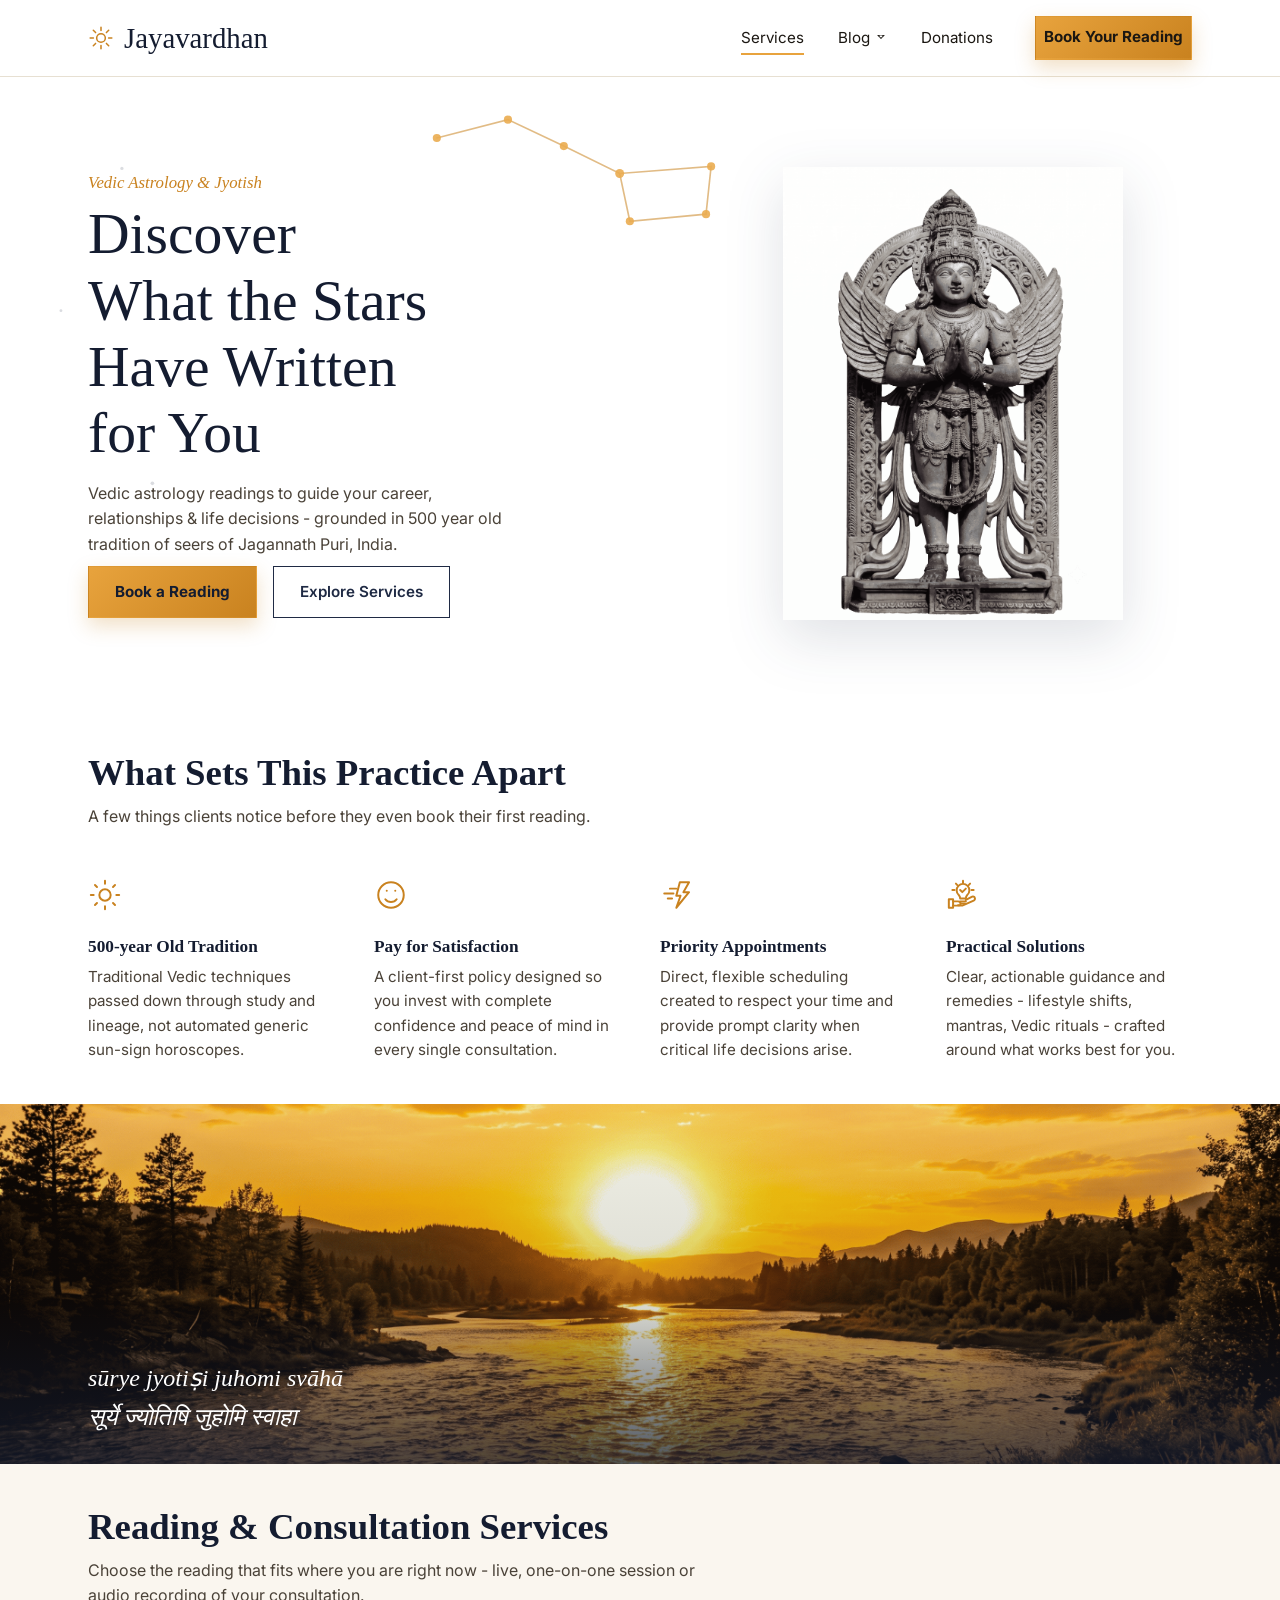
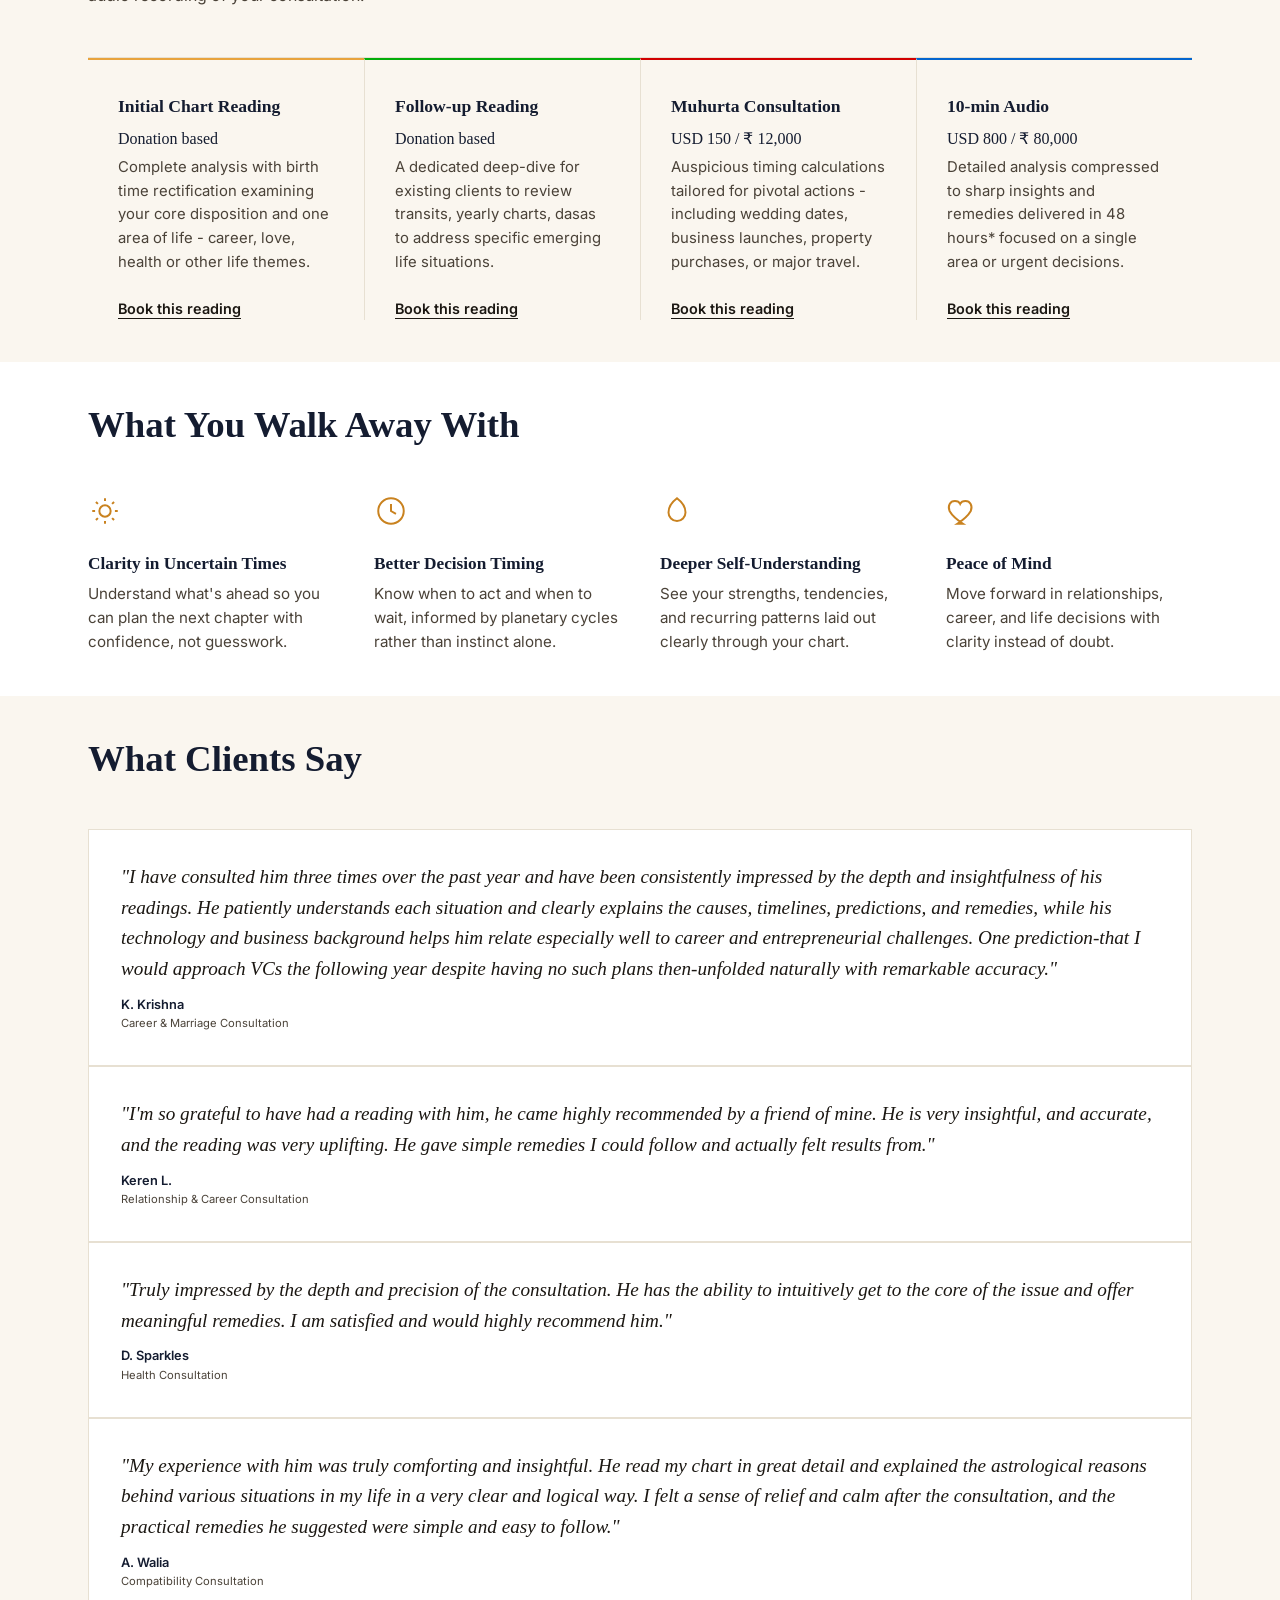
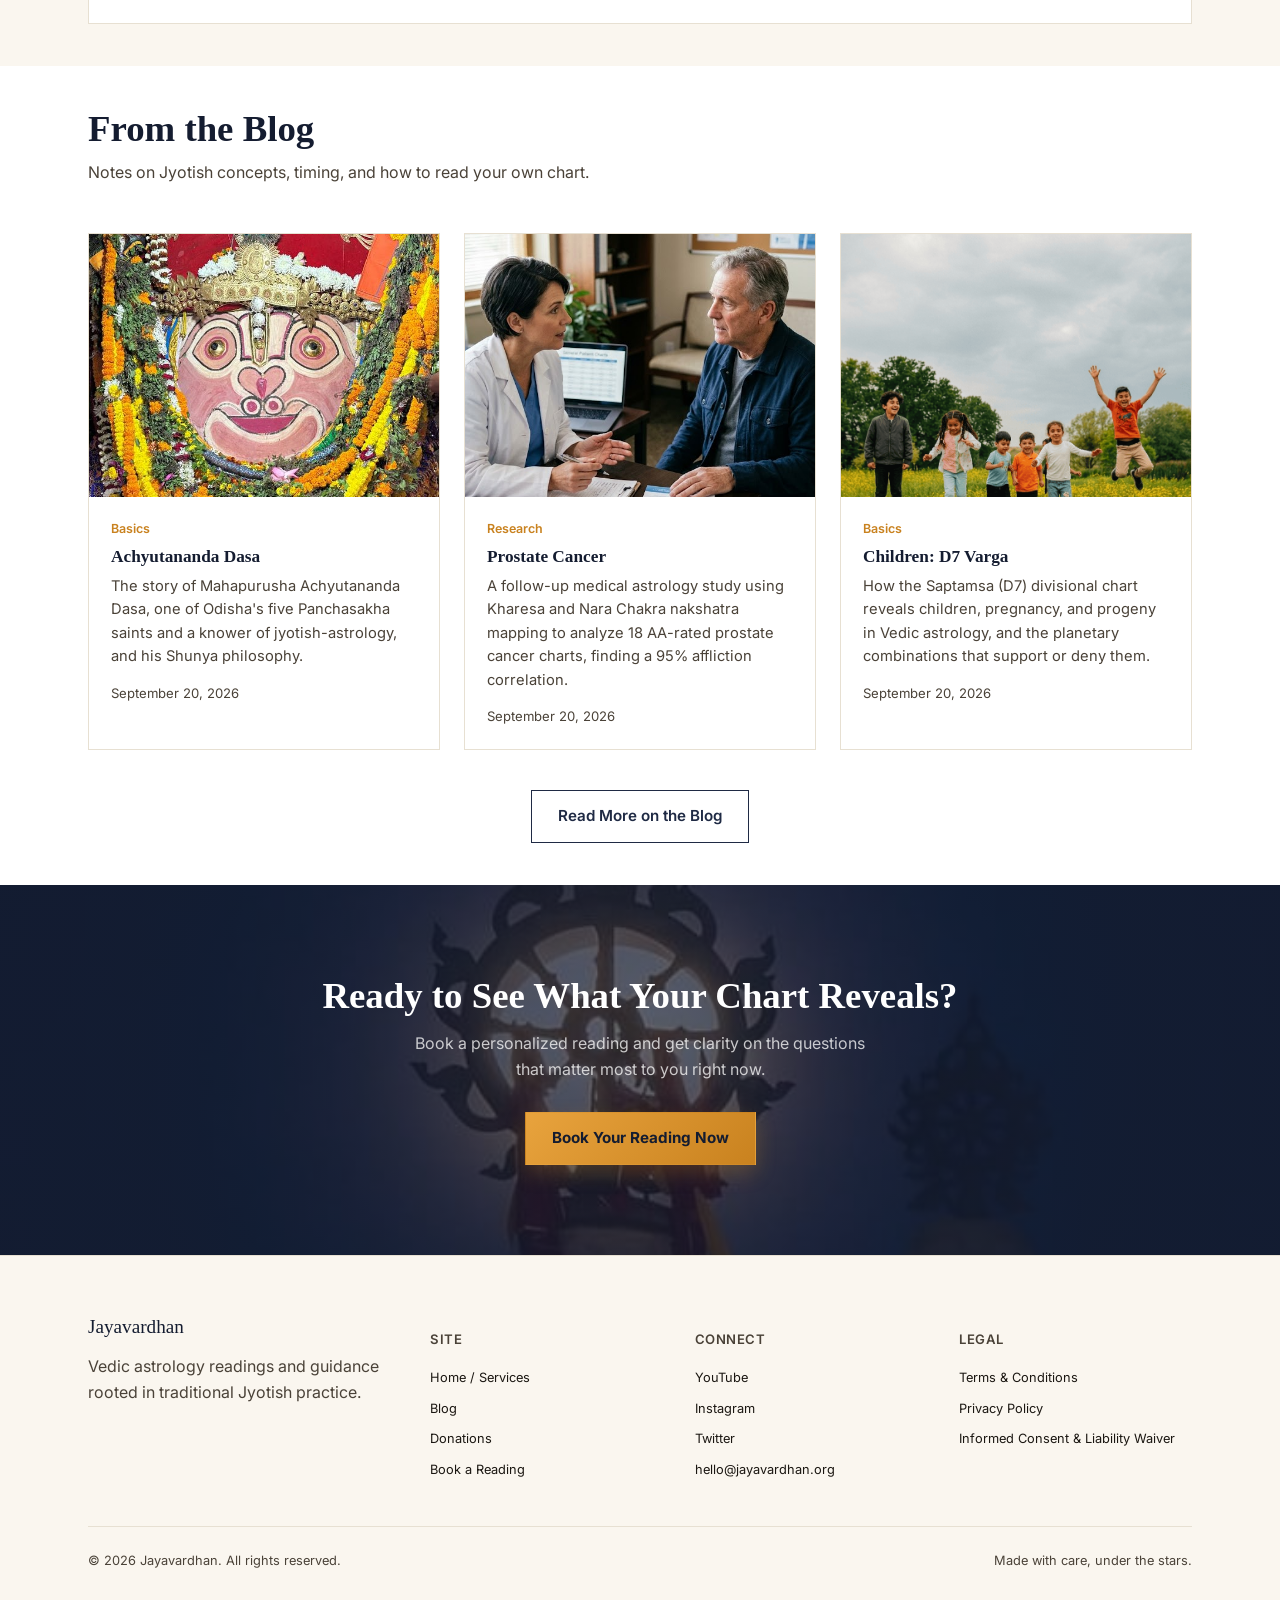
==== commit 9f2a69cb: "new testimonial" ====
--- a/index.html
+++ b/index.html
@@ -270,6 +270,11 @@
         <div class="testi-role">Career & Marriage Consultation</div>
       </div>
       <div class="testi-card">
+        <p class="testi-quote">"I'm so grateful to have had a reading with him, he came highly recommended by a friend of mine. He is very insightful, and accurate, and the reading was very uplifting. He gave simple remedies I could follow and actually felt results from."</p>
+        <div class="testi-name">Keren L.</div>
+        <div class="testi-role">Relationship & Career Consultation</div>
+      </div>      
+      <div class="testi-card">
         <p class="testi-quote">"Truly impressed by the depth and precision of the consultation. He has the ability to intuitively get to the core of the issue and offer meaningful  remedies. I am satisfied and would highly recommend him."</p>
         <div class="testi-name">D. Sparkles</div>
         <div class="testi-role">Health Consultation</div>
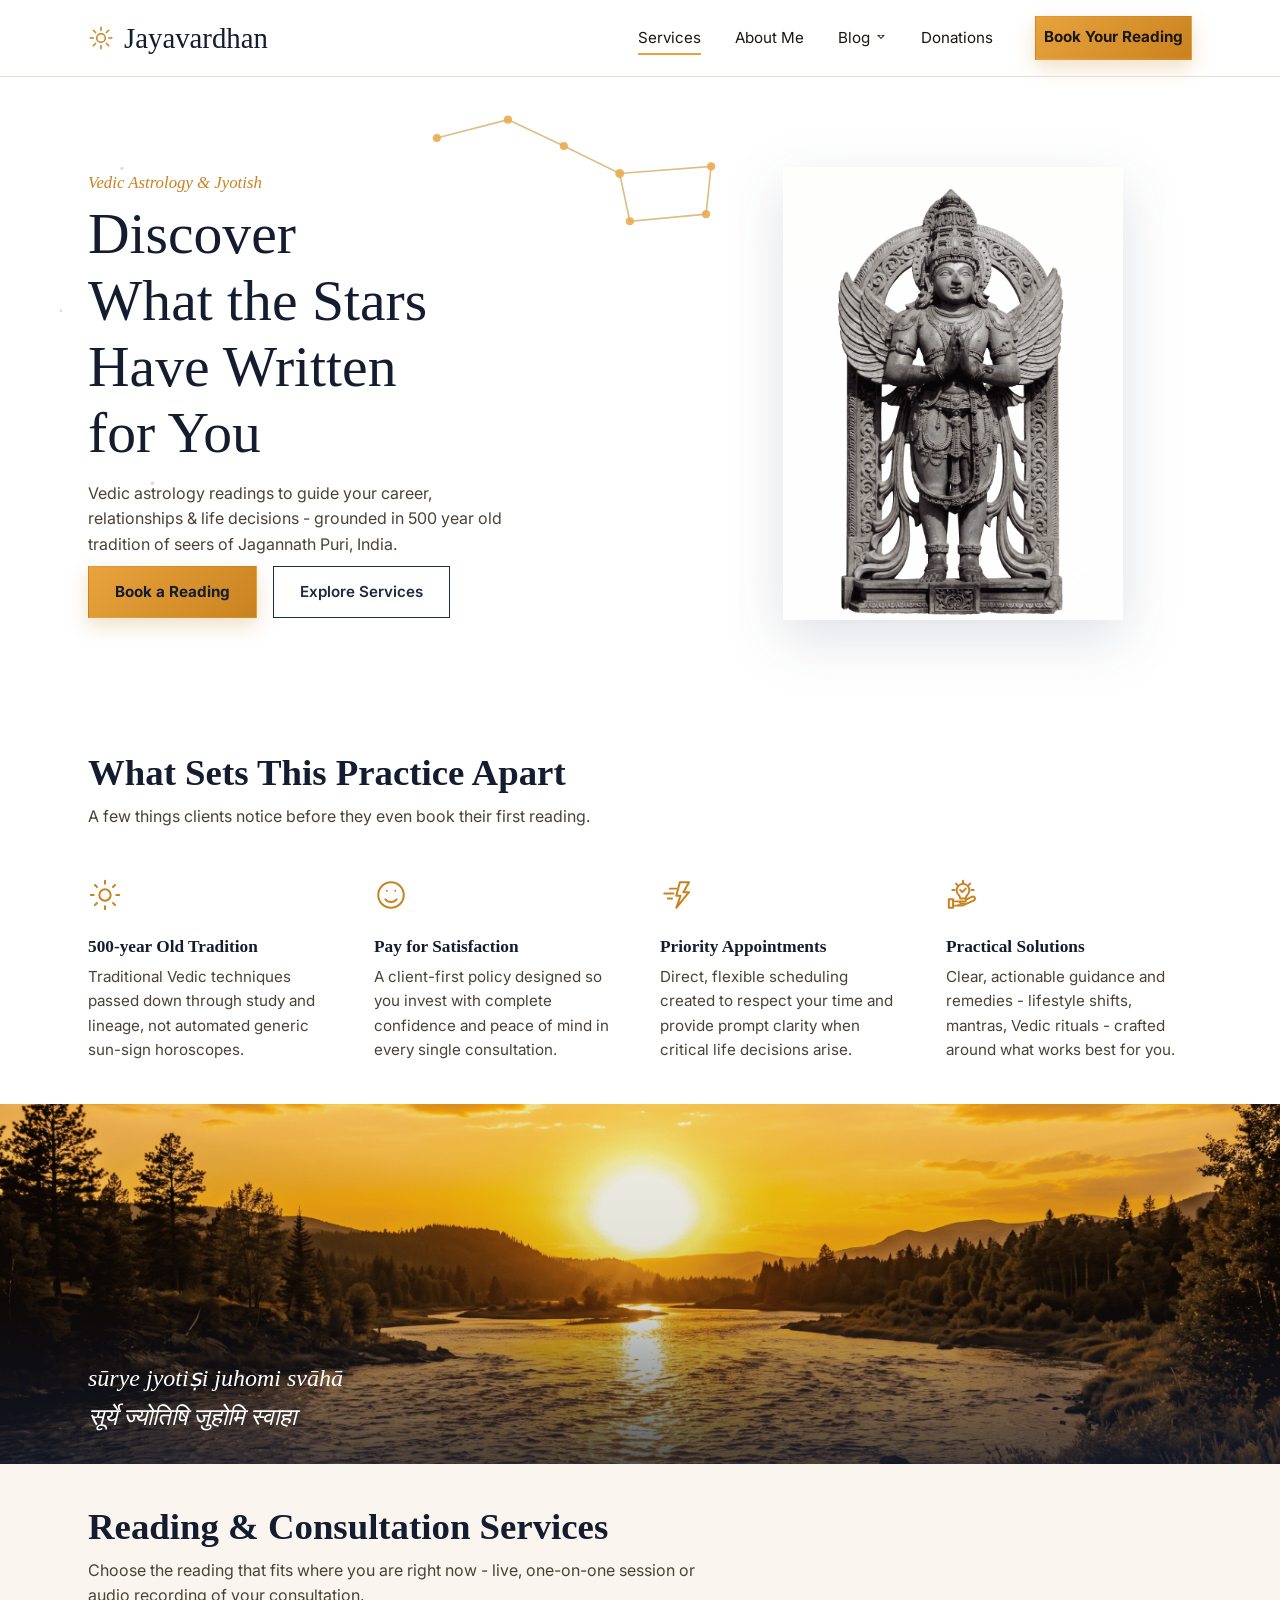
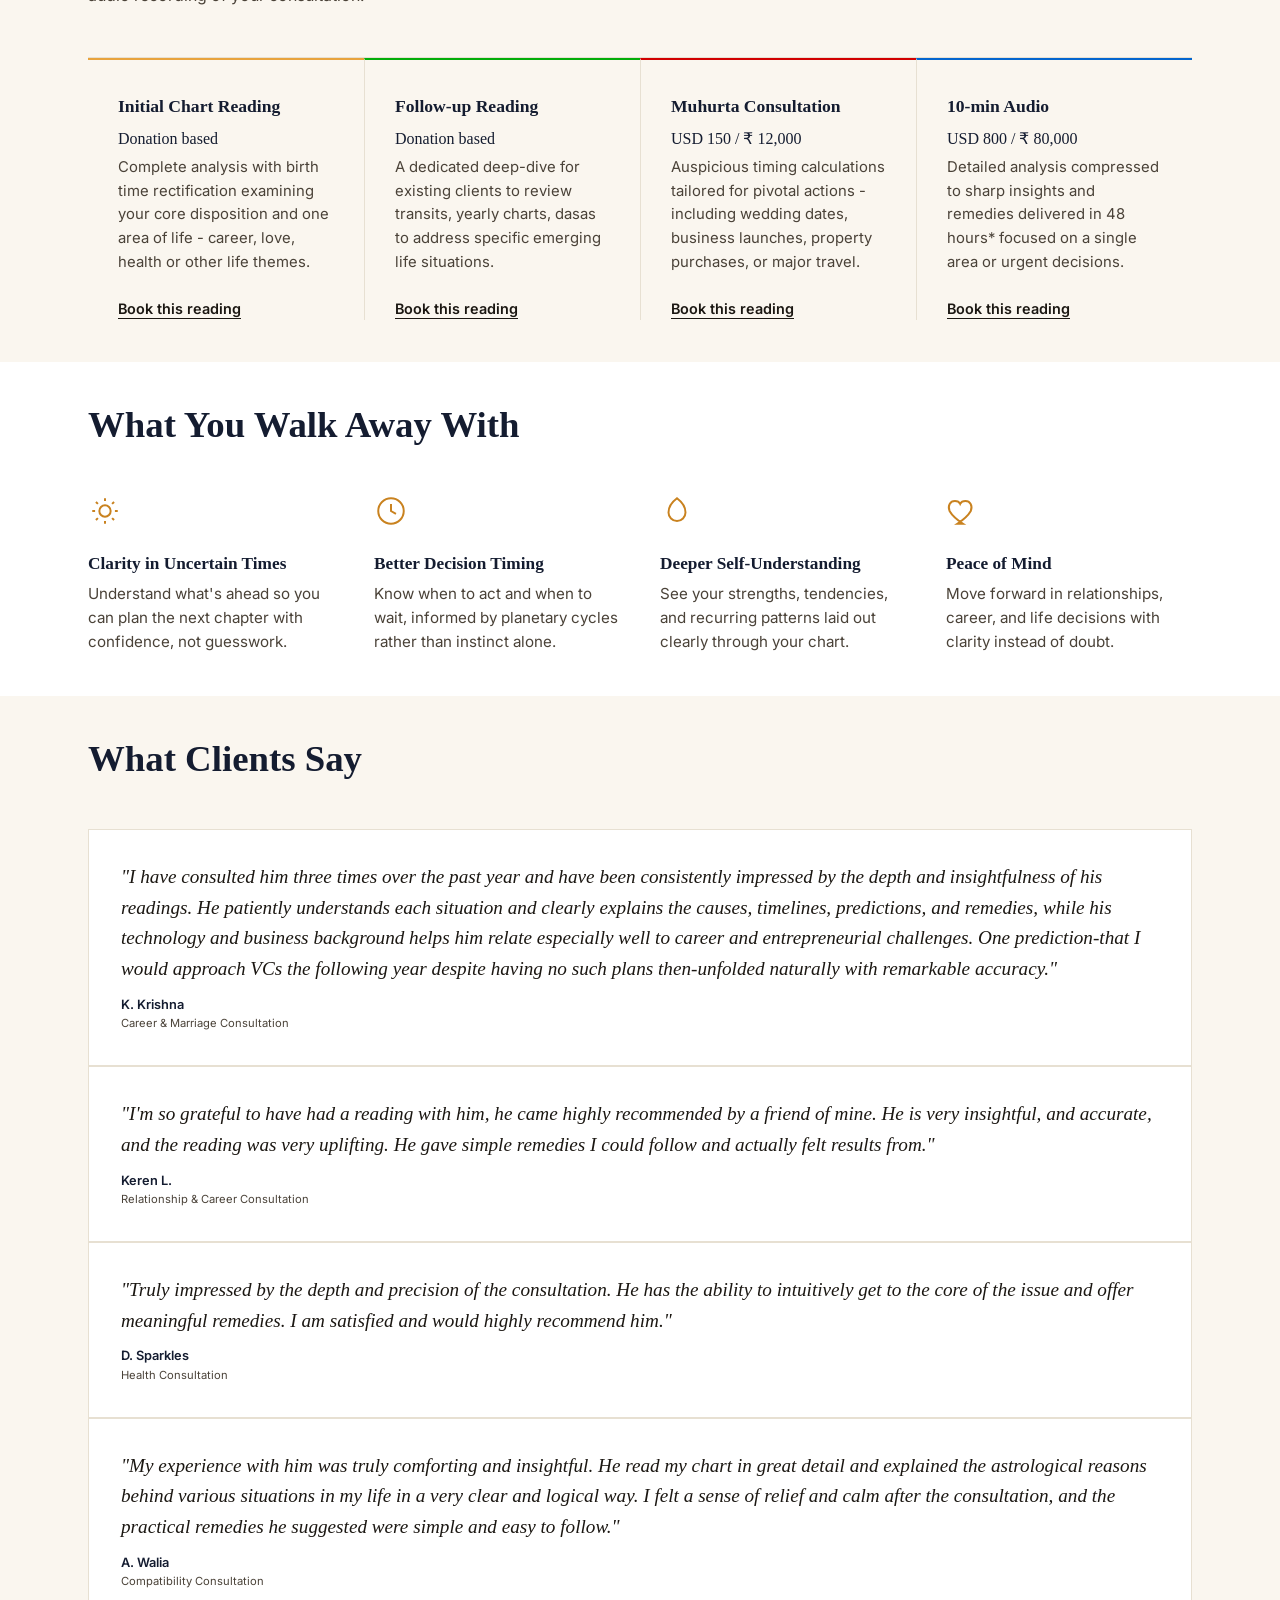
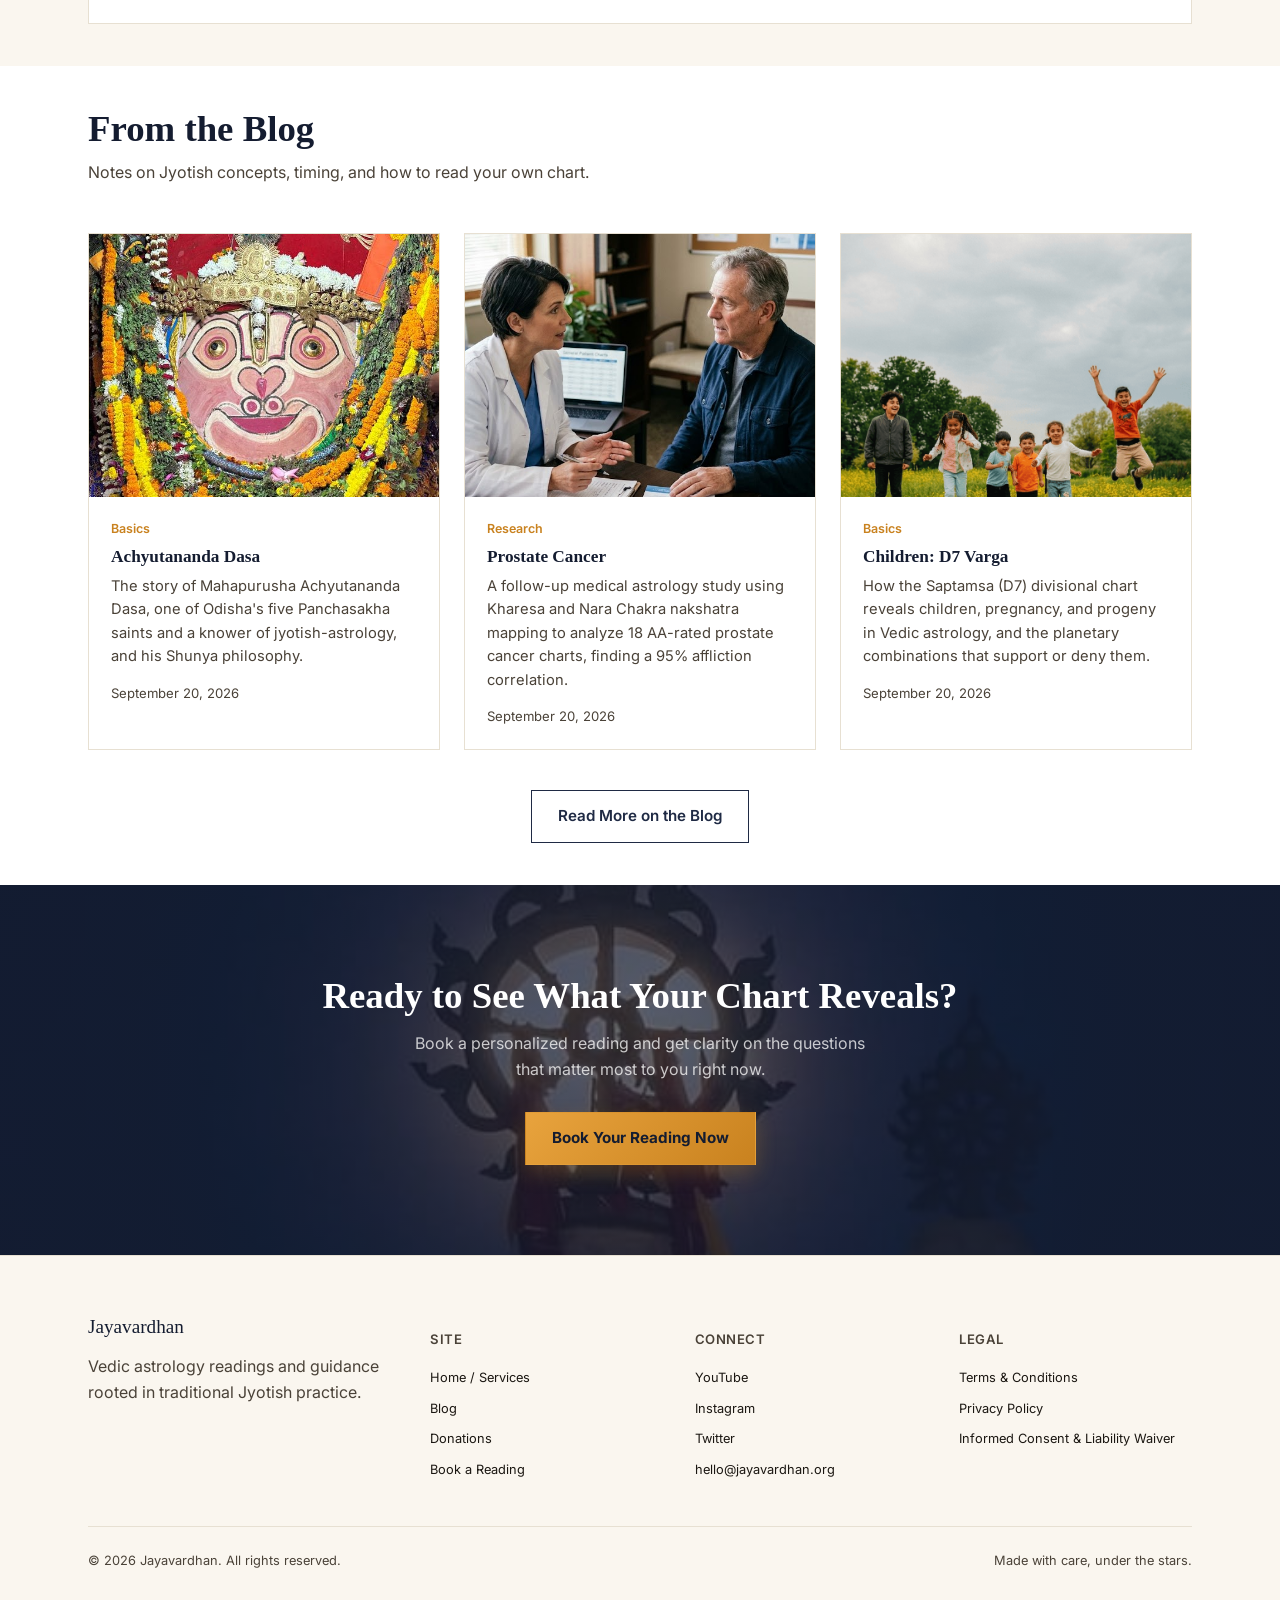
==== commit 77a6a519: "about me" ====
--- a/index.html
+++ b/index.html
@@ -47,6 +47,7 @@
              and shown via CSS on hover or keyboard focus (see style.css).
              Entries below are hand-picked/hardcoded — update this list
              by hand whenever you want to feature a different post. -->
+        <li><a href="about.html">About Me</a></li>
         <li class="nav-dropdown">
           <a href="blog.html">Blog <span class="nav-caret" aria-hidden="true">🢗</span></a>
           <ul class="nav-dropdown-menu">
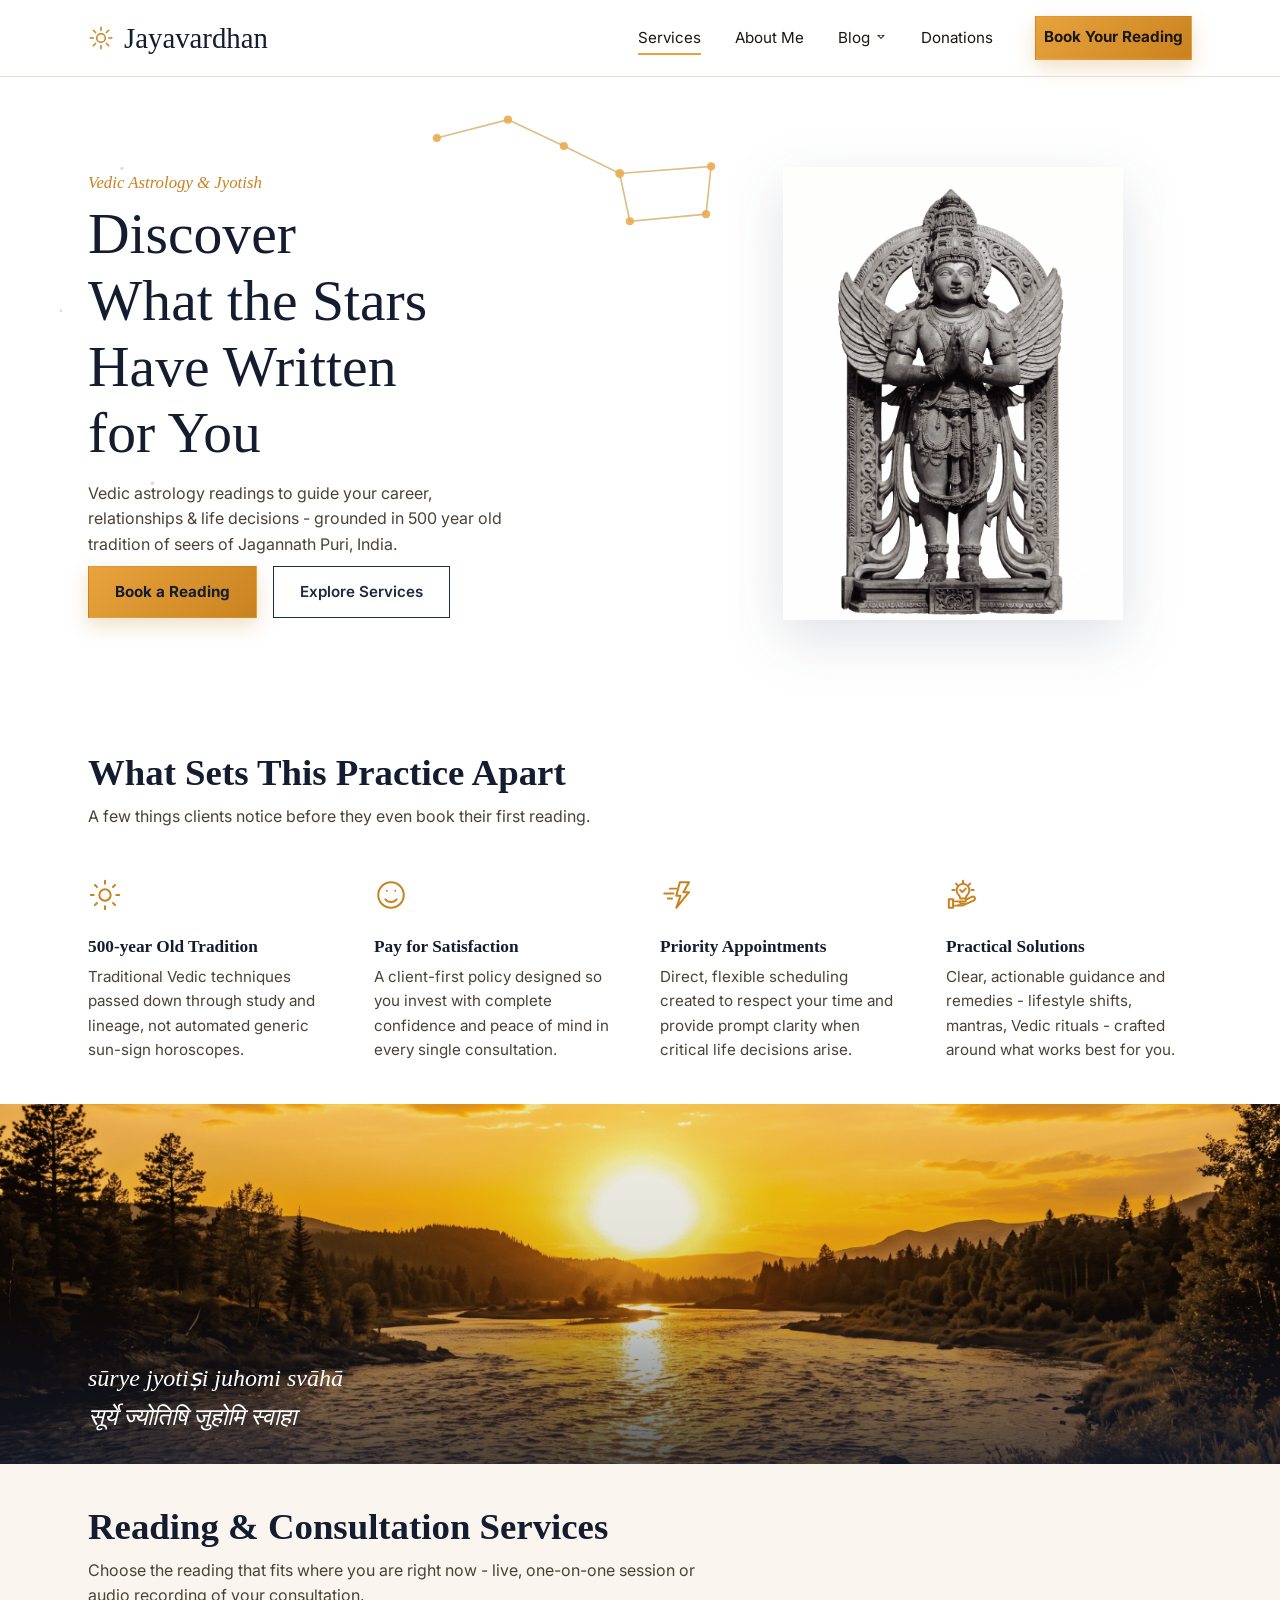
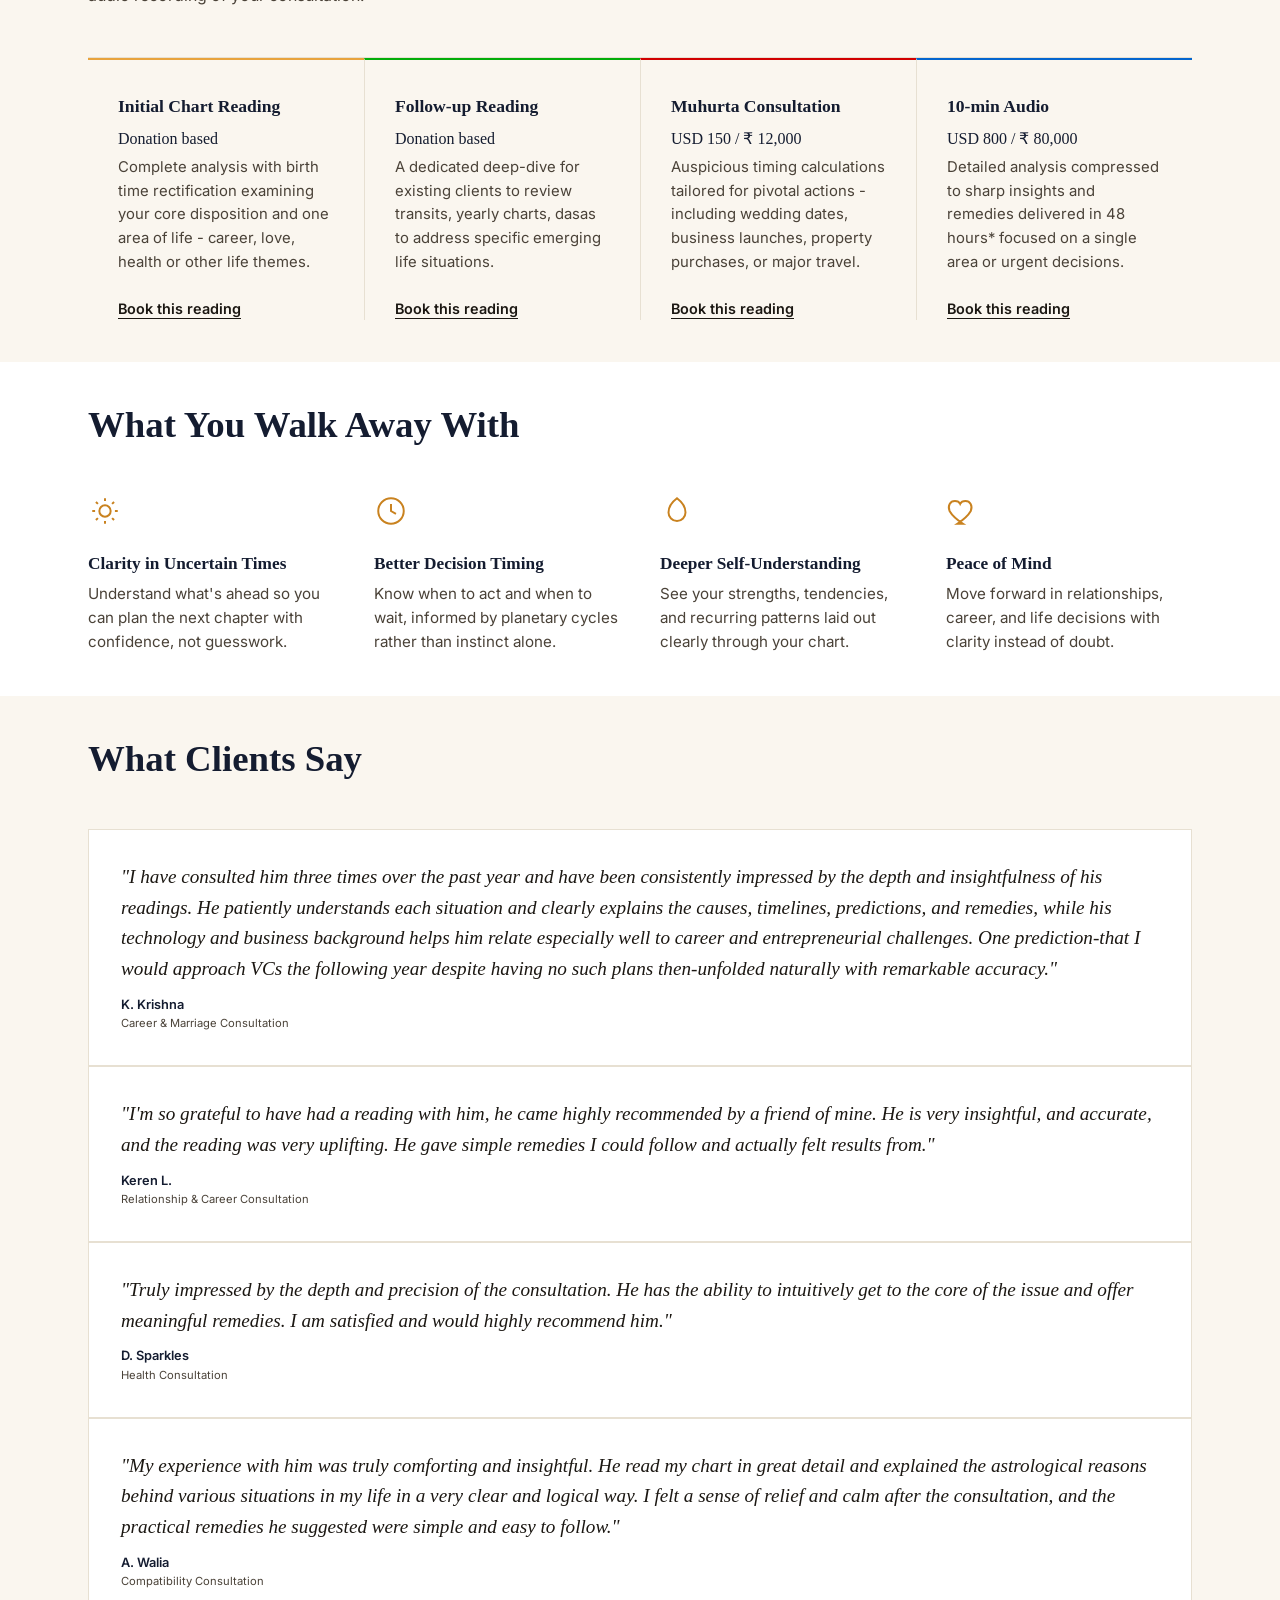
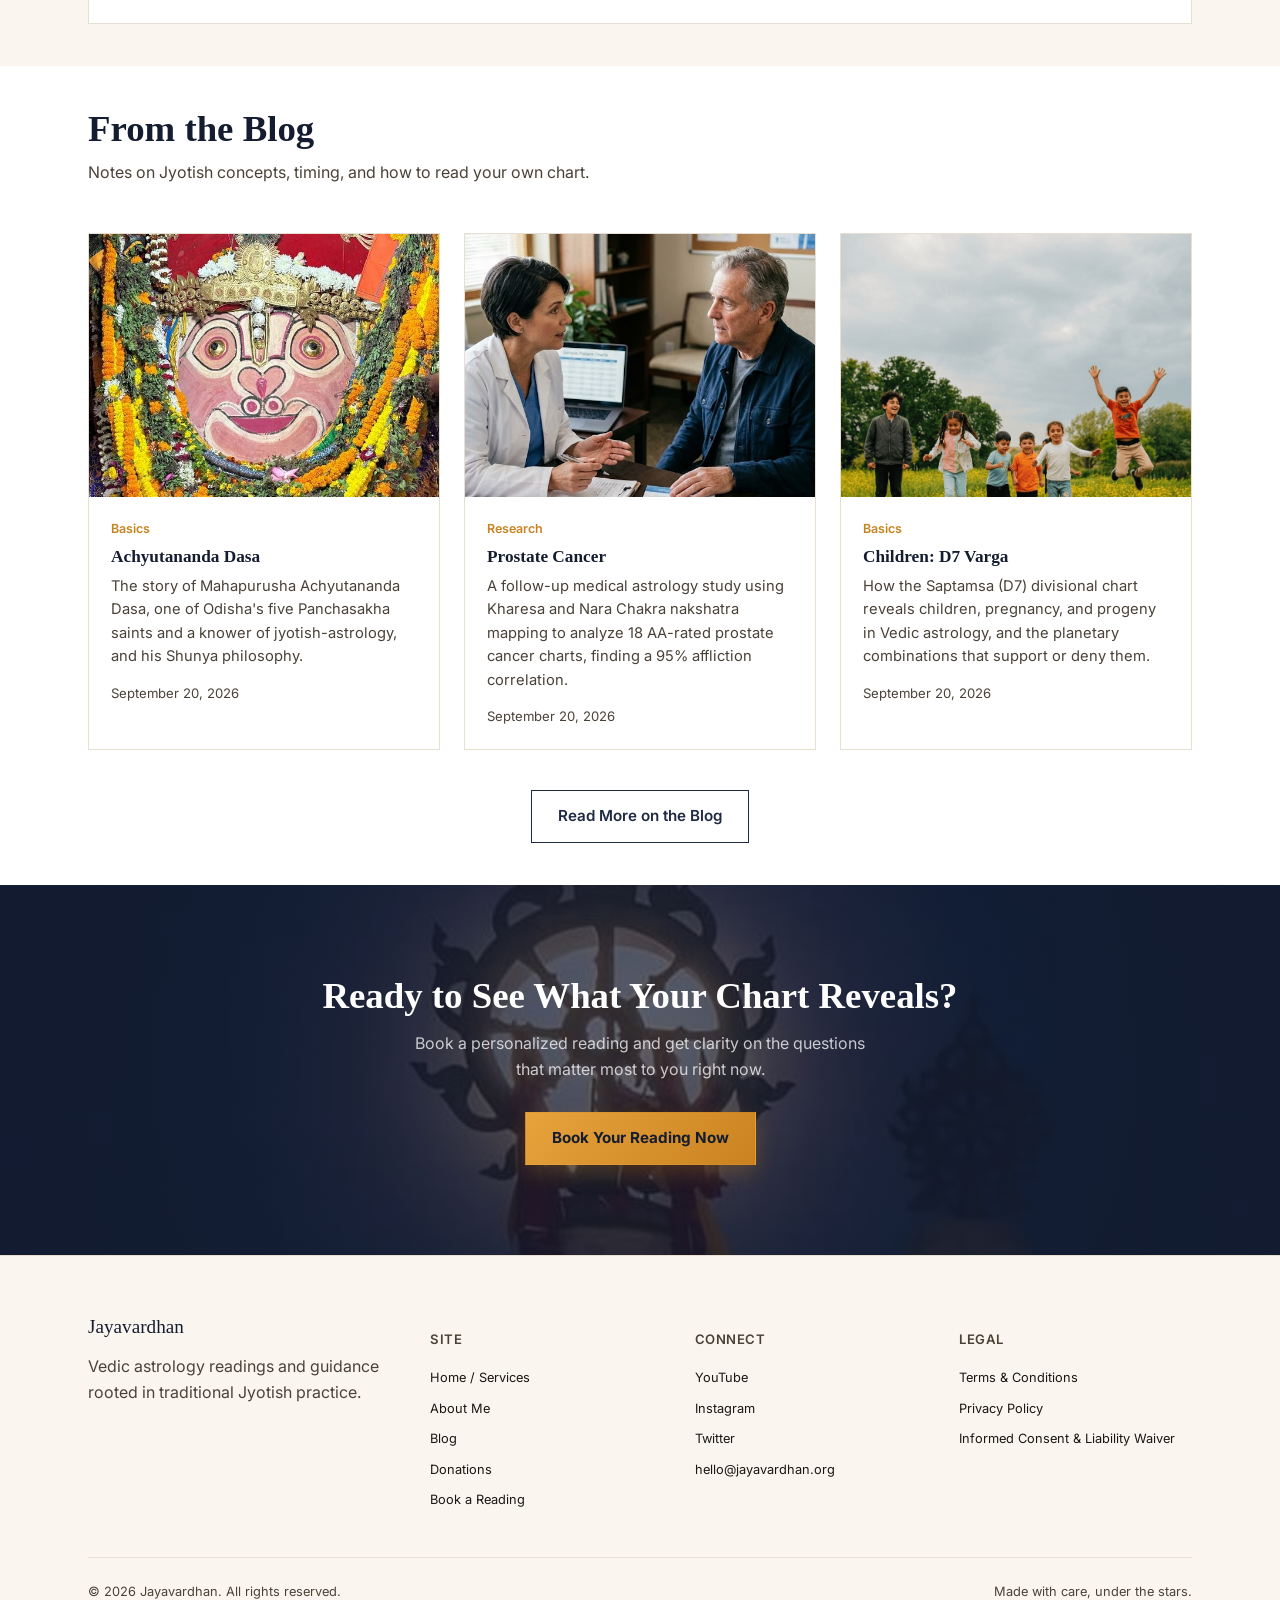
==== commit 906db1d3: "about me" ====
--- a/index.html
+++ b/index.html
@@ -353,6 +353,7 @@
         <h4>Site</h4>
         <ul>
           <li><a href="index.html">Home / Services</a></li>
+          <li><a href="about.html">About Me</a></li>
           <li><a href="blog.html">Blog</a></li>
           <!--<li><a href="horoscope.html">Monthly Horoscope</a></li>-->
           <li><a href="donations.html">Donations</a></li>
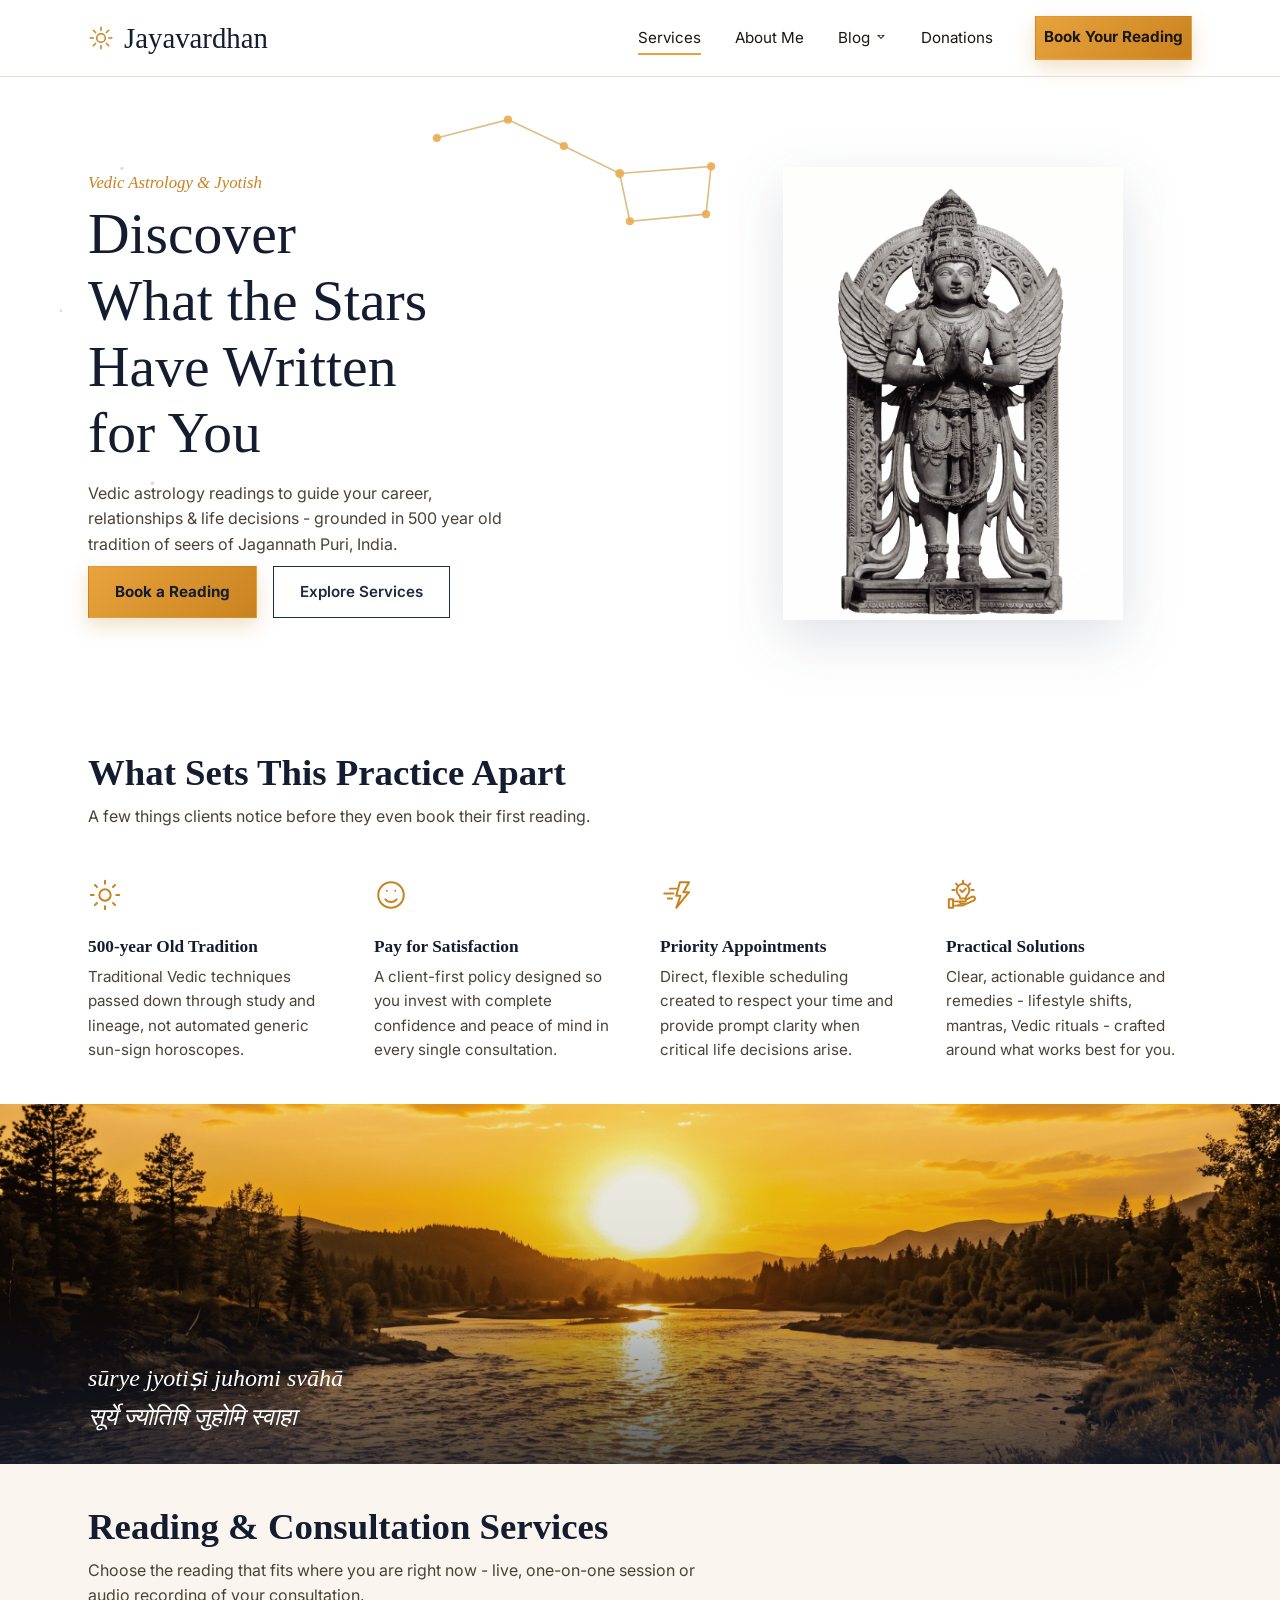
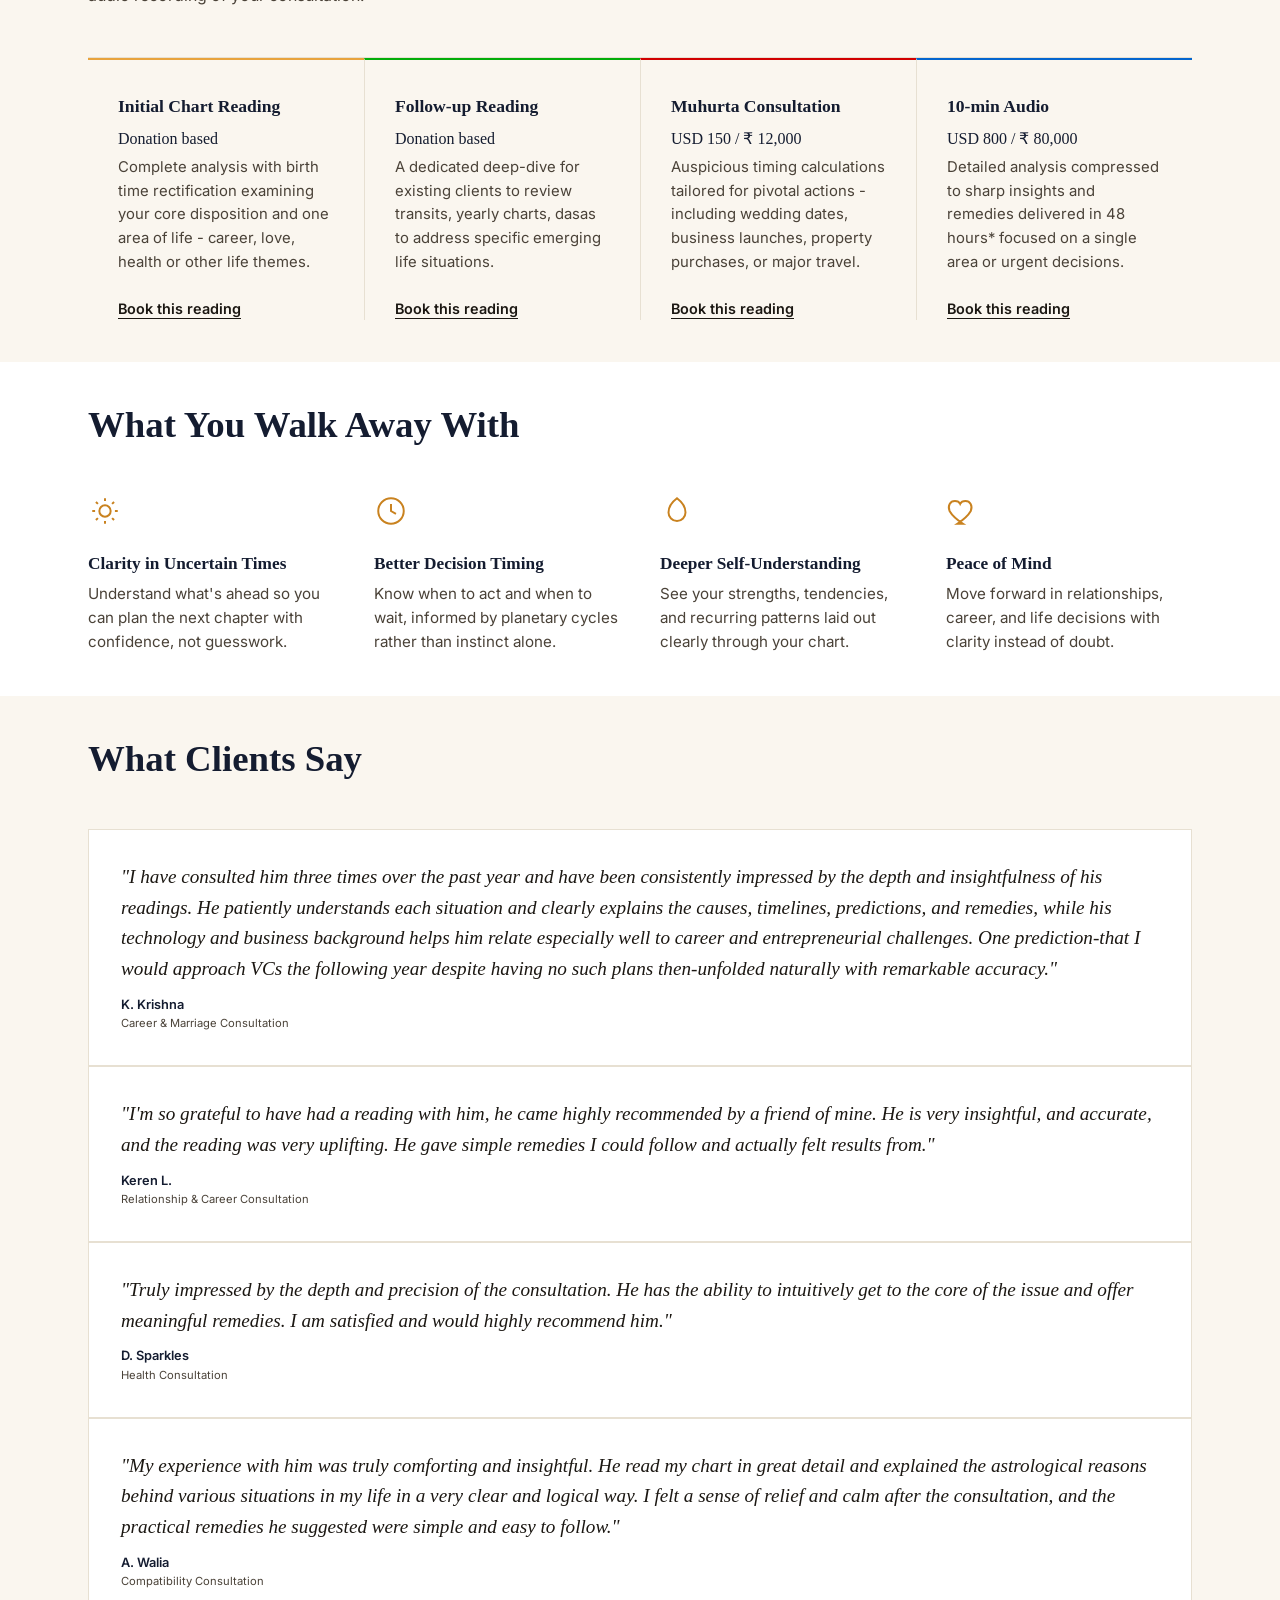
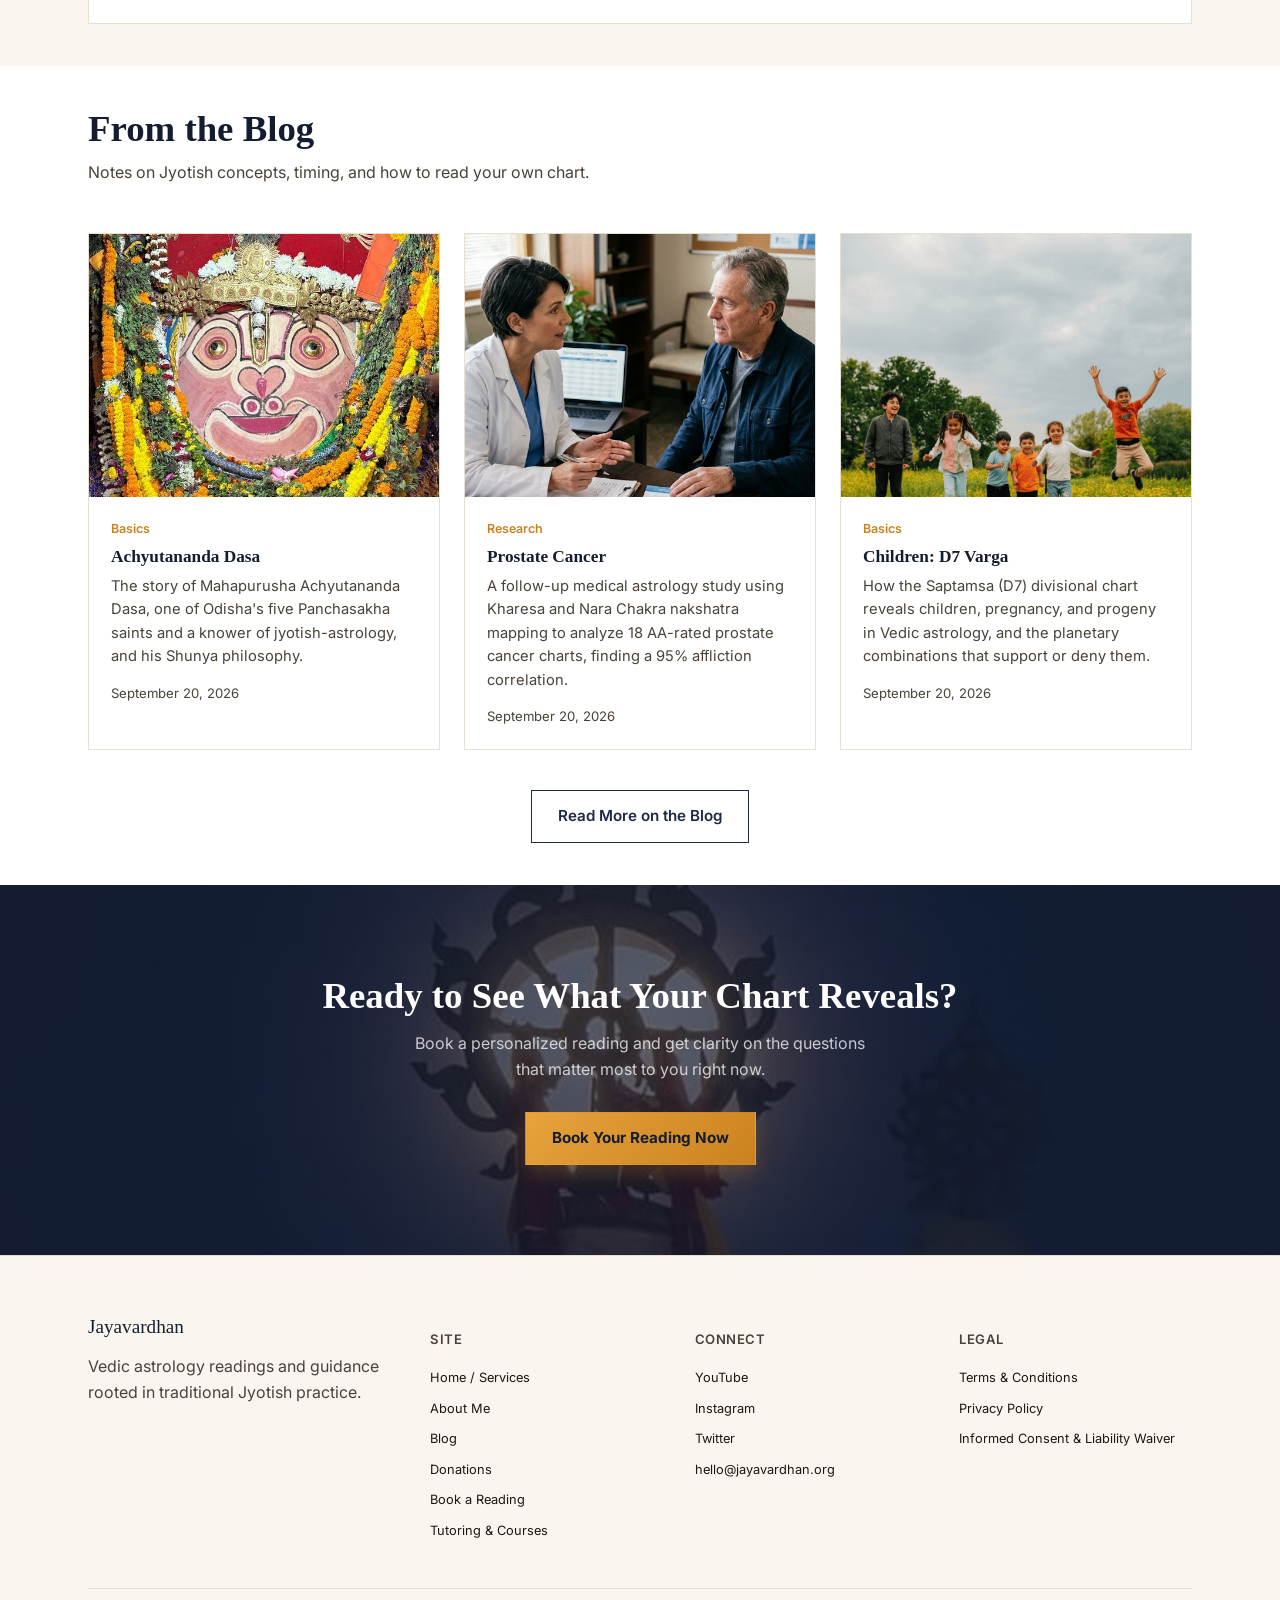
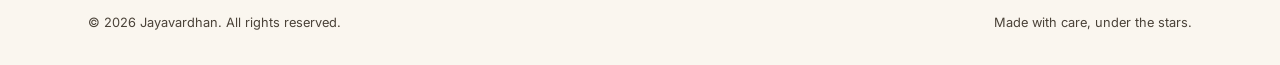
==== commit 25371ddb: "tutoring page" ====
--- a/index.html
+++ b/index.html
@@ -15,6 +15,16 @@
 -->
 <html lang="en">
 <head>
+  <!-- Google tag (gtag.js) -->
+<script async src="https://www.googletagmanager.com/gtag/js?id=G-V2GH8W3CLH"></script>
+<script>
+  window.dataLayer = window.dataLayer || [];
+  function gtag(){dataLayer.push(arguments);}
+  gtag('js', new Date());
+
+  gtag('config', 'G-V2GH8W3CLH');
+</script>
+
 <meta charset="UTF-8">
 <meta name="viewport" content="width=device-width, initial-scale=1.0">
 <title>Jayavardhan Vedic Astrology</title>
@@ -358,6 +368,7 @@
           <!--<li><a href="horoscope.html">Monthly Horoscope</a></li>-->
           <li><a href="donations.html">Donations</a></li>
           <li><a href="book-reading.html">Book a Reading</a></li>
+          <li><a href="tutoring.html">Tutoring & Courses</a></li>
         </ul>
       </div>
       <div class="footer-col">
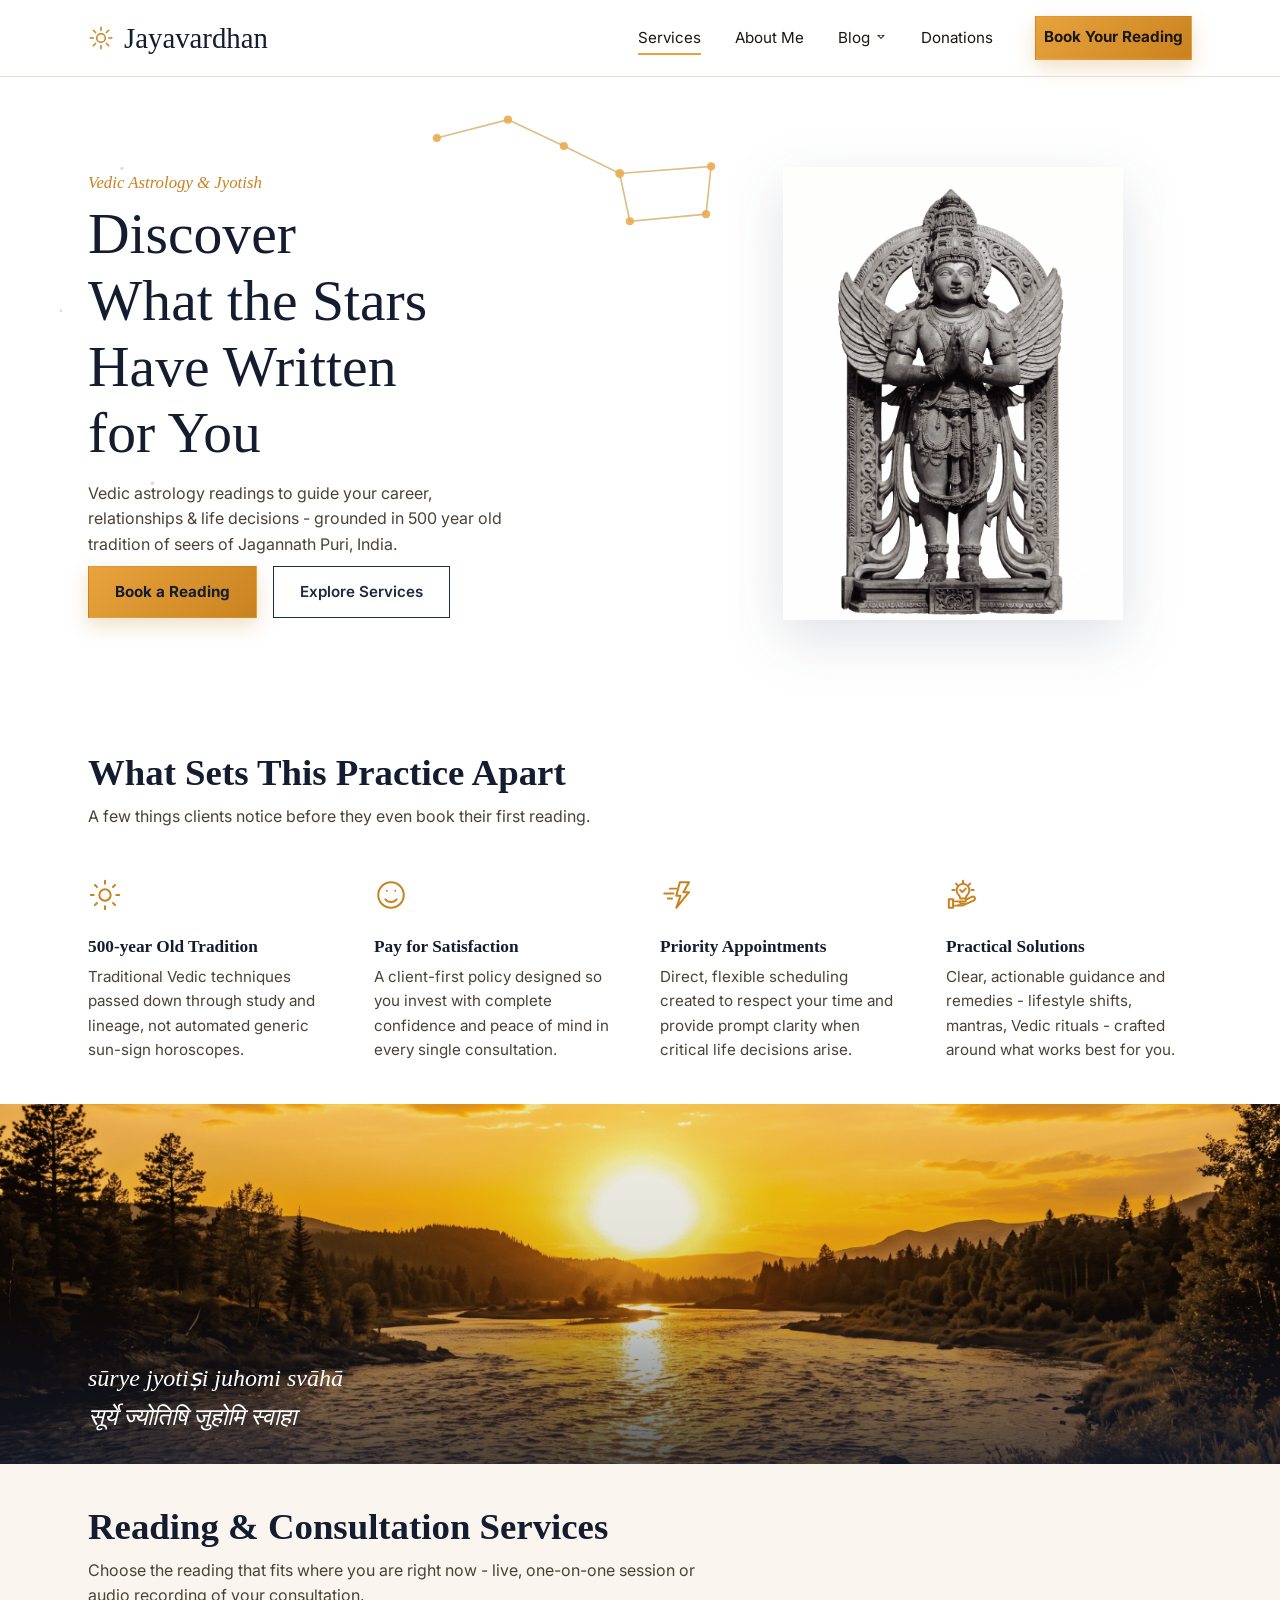
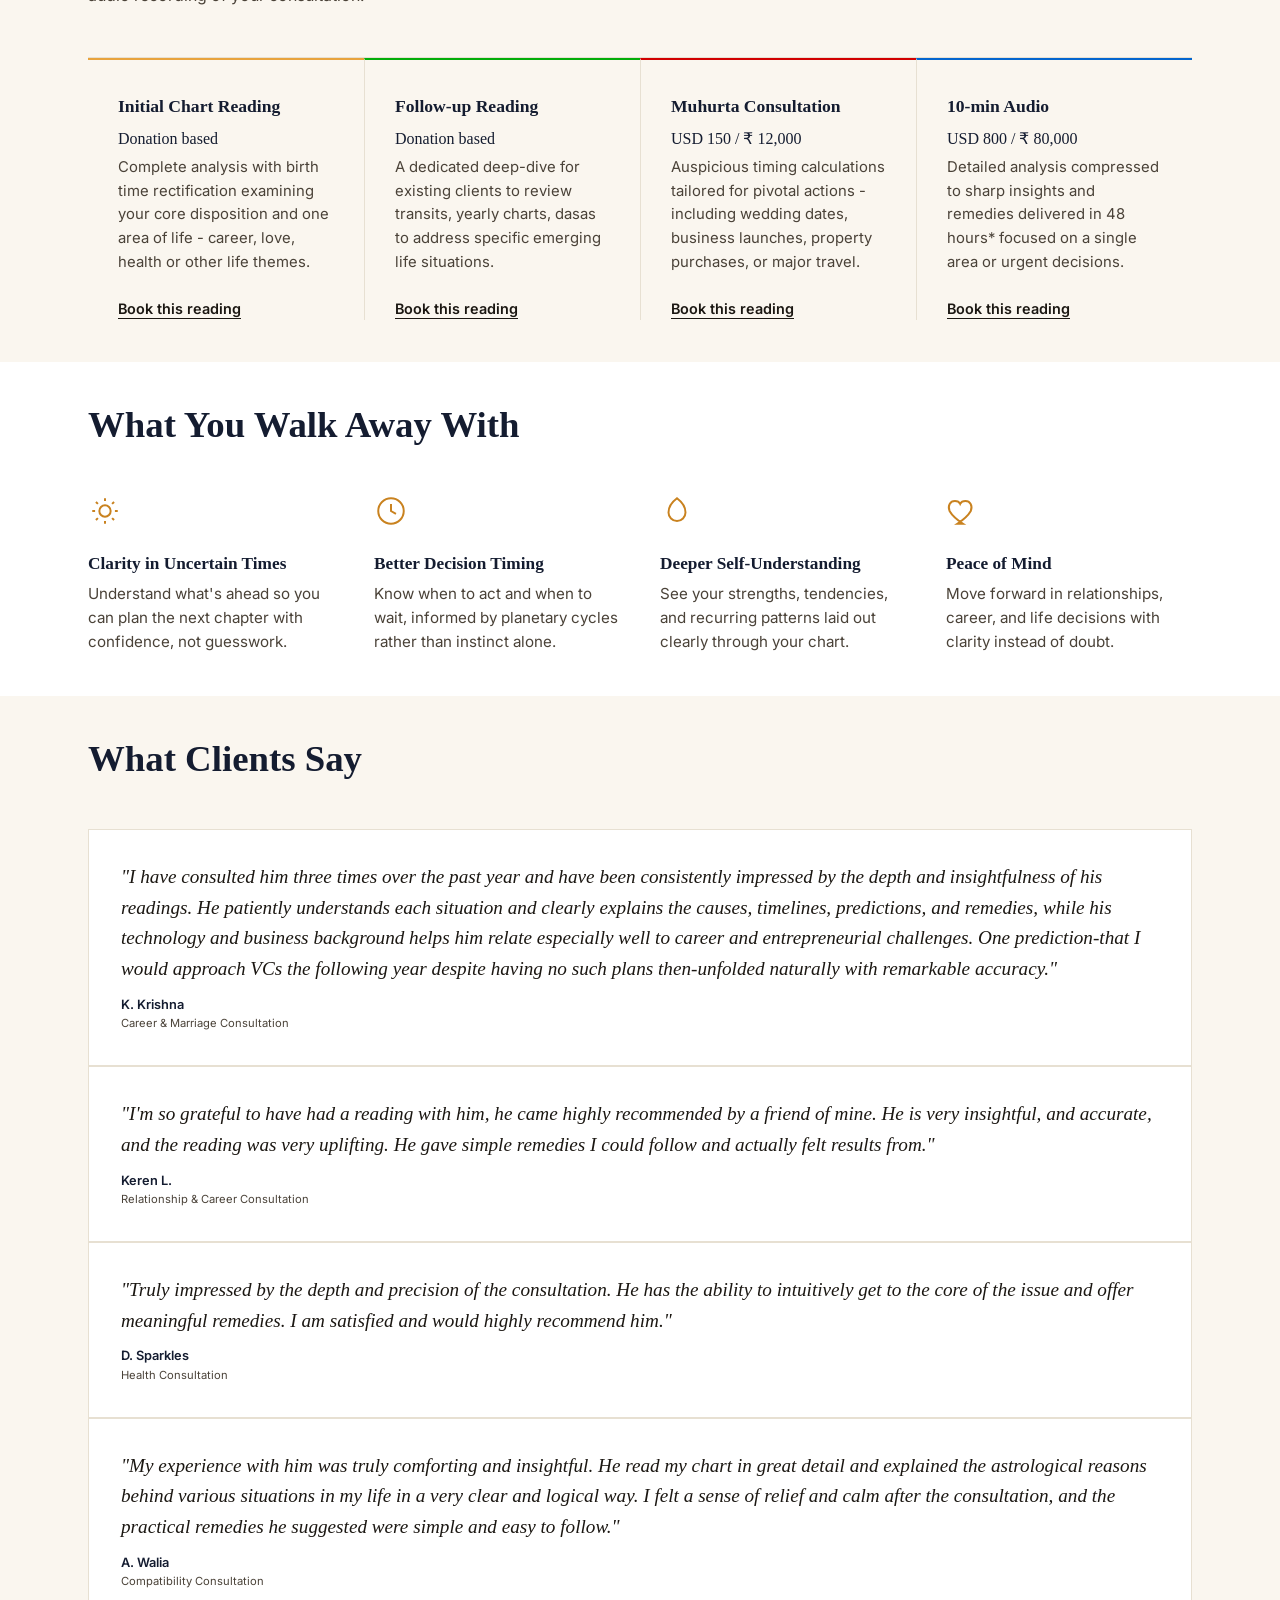
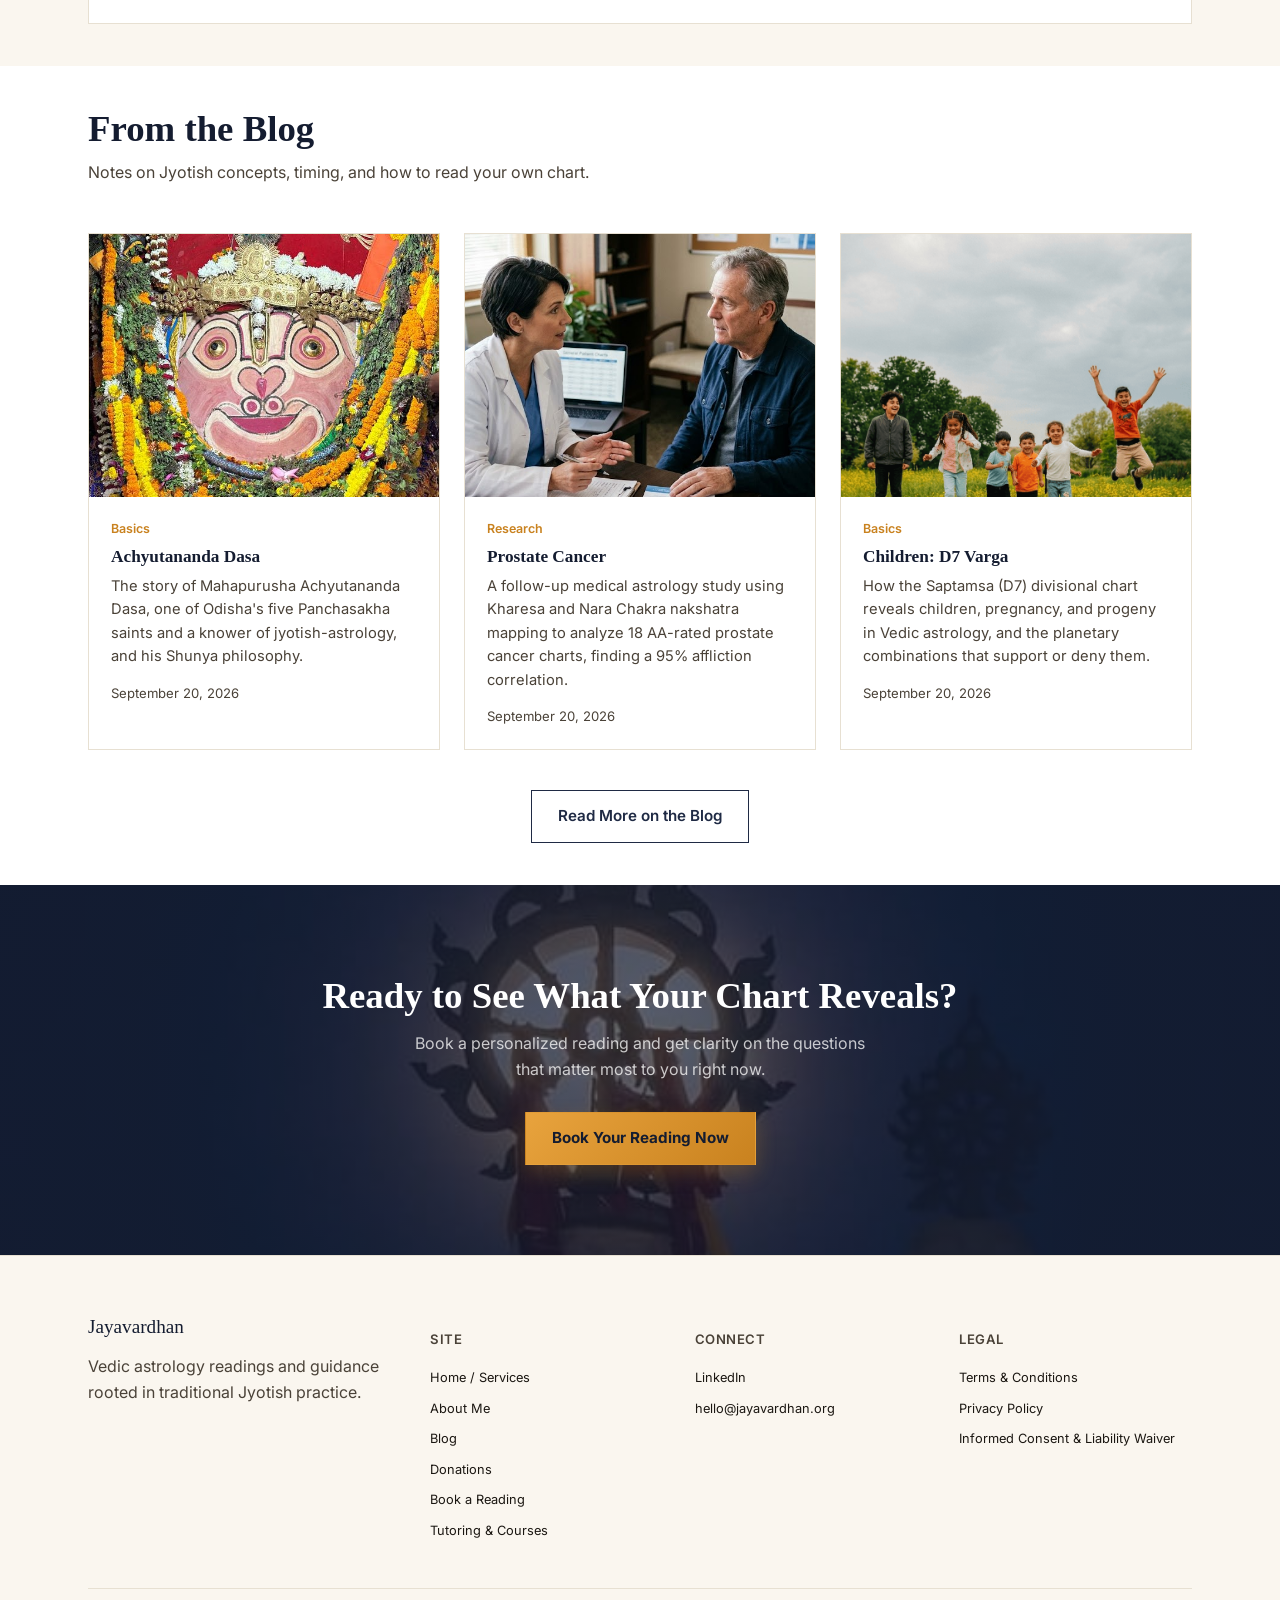
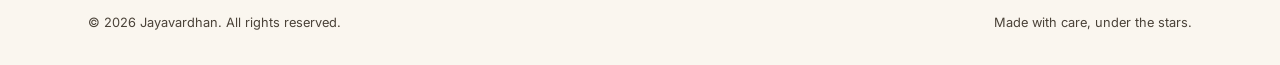
==== commit daf4476a: "updating socials, and tutoring payments" ====
--- a/index.html
+++ b/index.html
@@ -374,9 +374,10 @@
       <div class="footer-col">
         <h4>Connect</h4>
         <ul>
-          <li><a href="#"  target="_blank" rel="noopener noreferrer">YouTube</a></li>
+          <!--<li><a href="#"  target="_blank" rel="noopener noreferrer">YouTube</a></li>
           <li><a href="https://www.instagram.com/jayavardhan_astrology/"  target="_blank" rel="noopener noreferrer"">Instagram</a></li>
-          <li><a href="https://x.com/_Jayavardhan" target="_blank" rel="noopener noreferrer">Twitter</a></li>
+          <li><a href="https://x.com/_Jayavardhan" target="_blank" rel="noopener noreferrer">Twitter</a></li>-->
+          <li><a href="https://www.linkedin.com/company/jayavardhan-astrology" target="_blank" rel="noopener noreferrer">LinkedIn</a></li>
           <li><a href="mailto:hello@jayavardhan.org">hello@jayavardhan.org</a></li>
         </ul>
       </div>
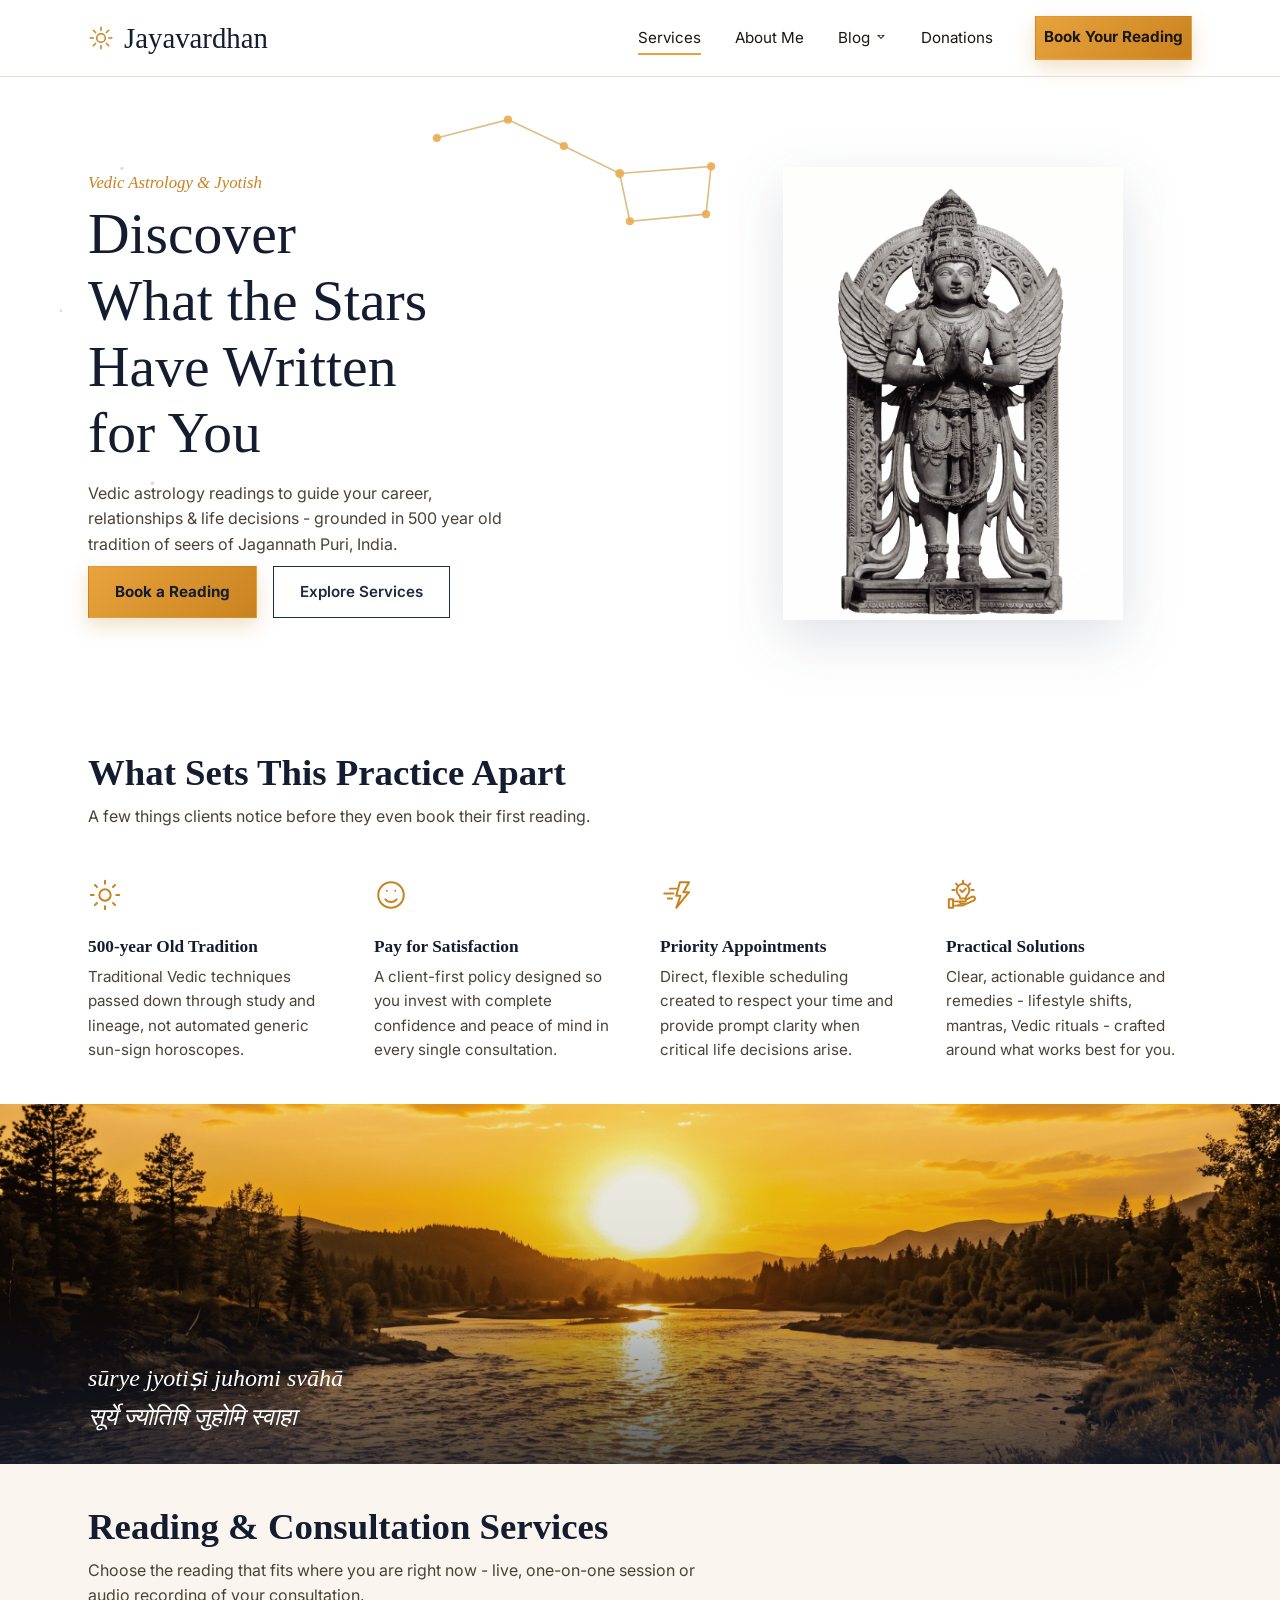
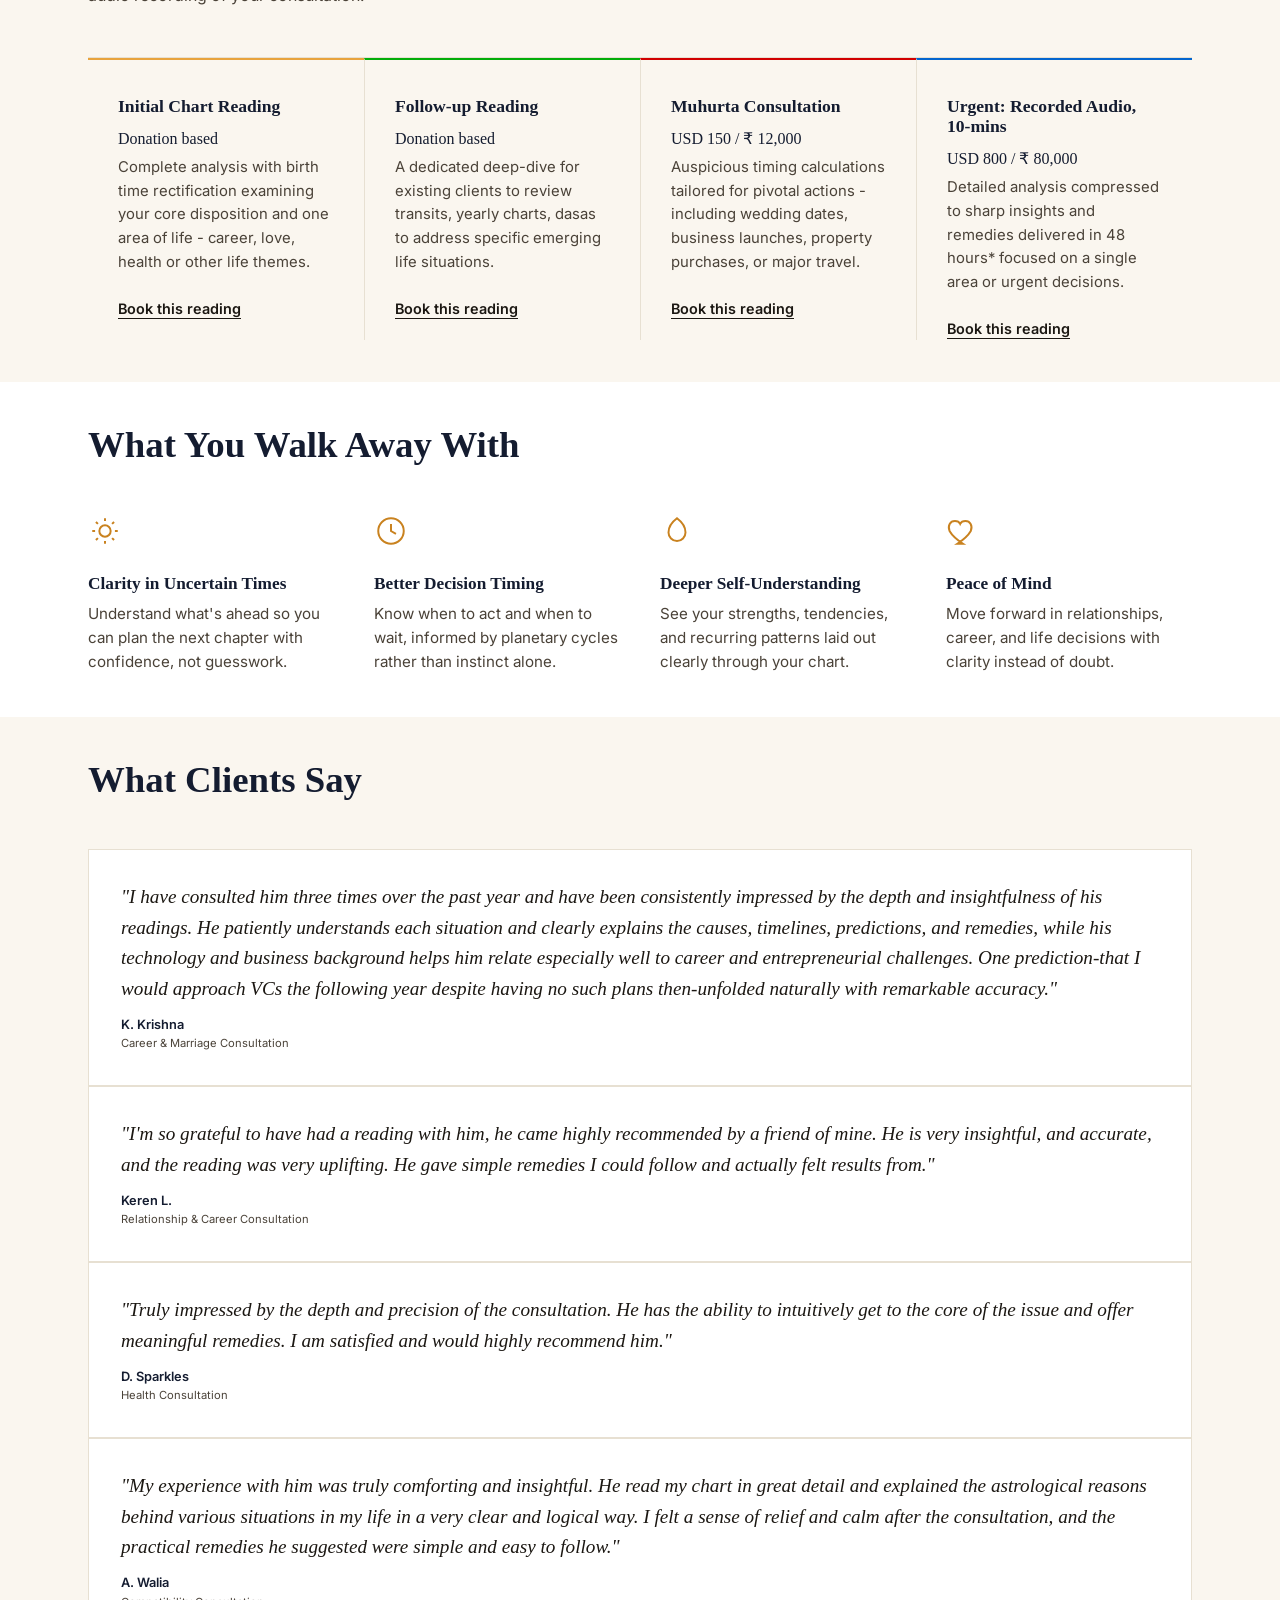
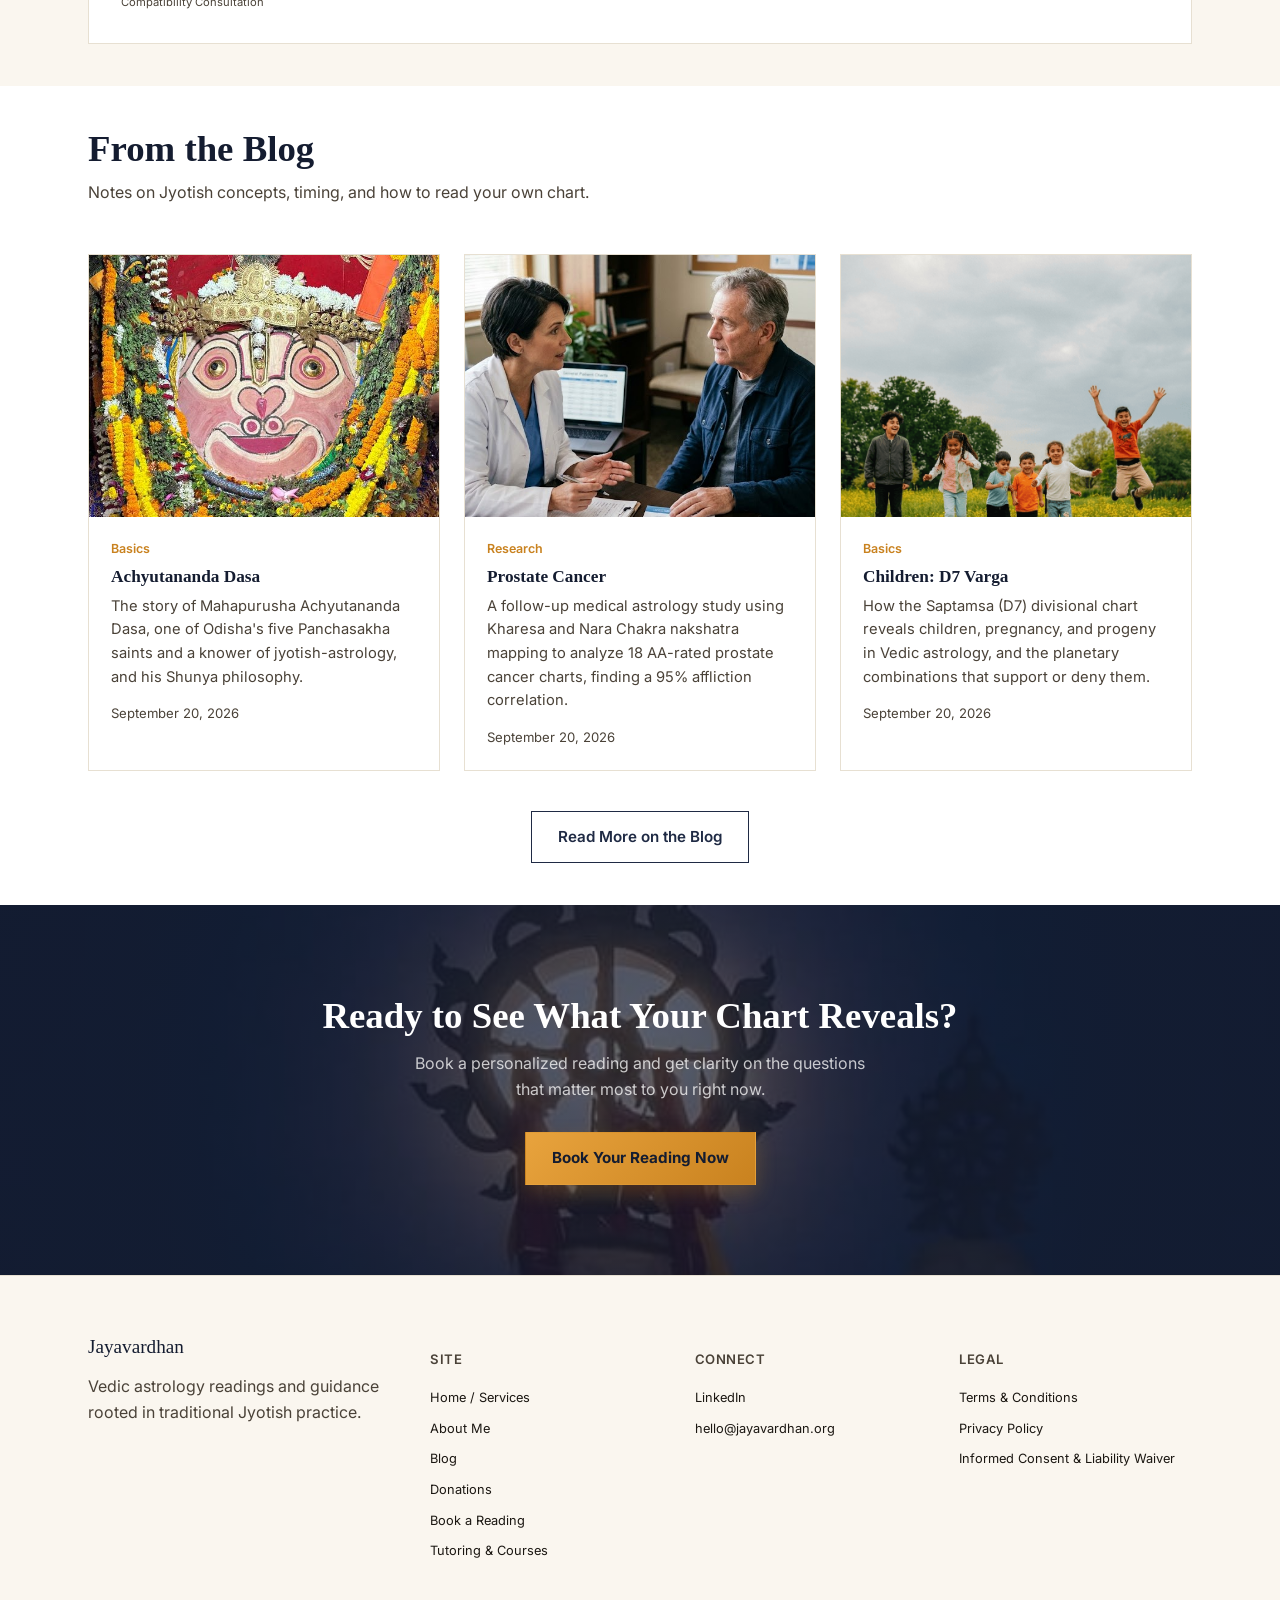
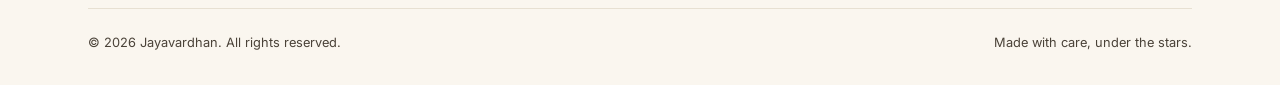
==== commit 1fad4b81: "new credentials, intgerating planner with its terms and policy, updating 10min audio" ====
--- a/index.html
+++ b/index.html
@@ -227,7 +227,7 @@
       </div>
 
       <div class="service-card" style="border-top: 2px solid var(--blue)">
-        <h3>10-min Audio</h3>
+        <h3>Urgent: Recorded Audio, 10-mins</h3>
         <div class="service-price">USD 800 / &#8377; 80,000</div>
         <p>Detailed analysis compressed to sharp insights and remedies delivered in 48 hours* focused on a single area or urgent decisions.</p>
         <a href="book-audio-consultation.html" class="service-link">Book this reading</a>
